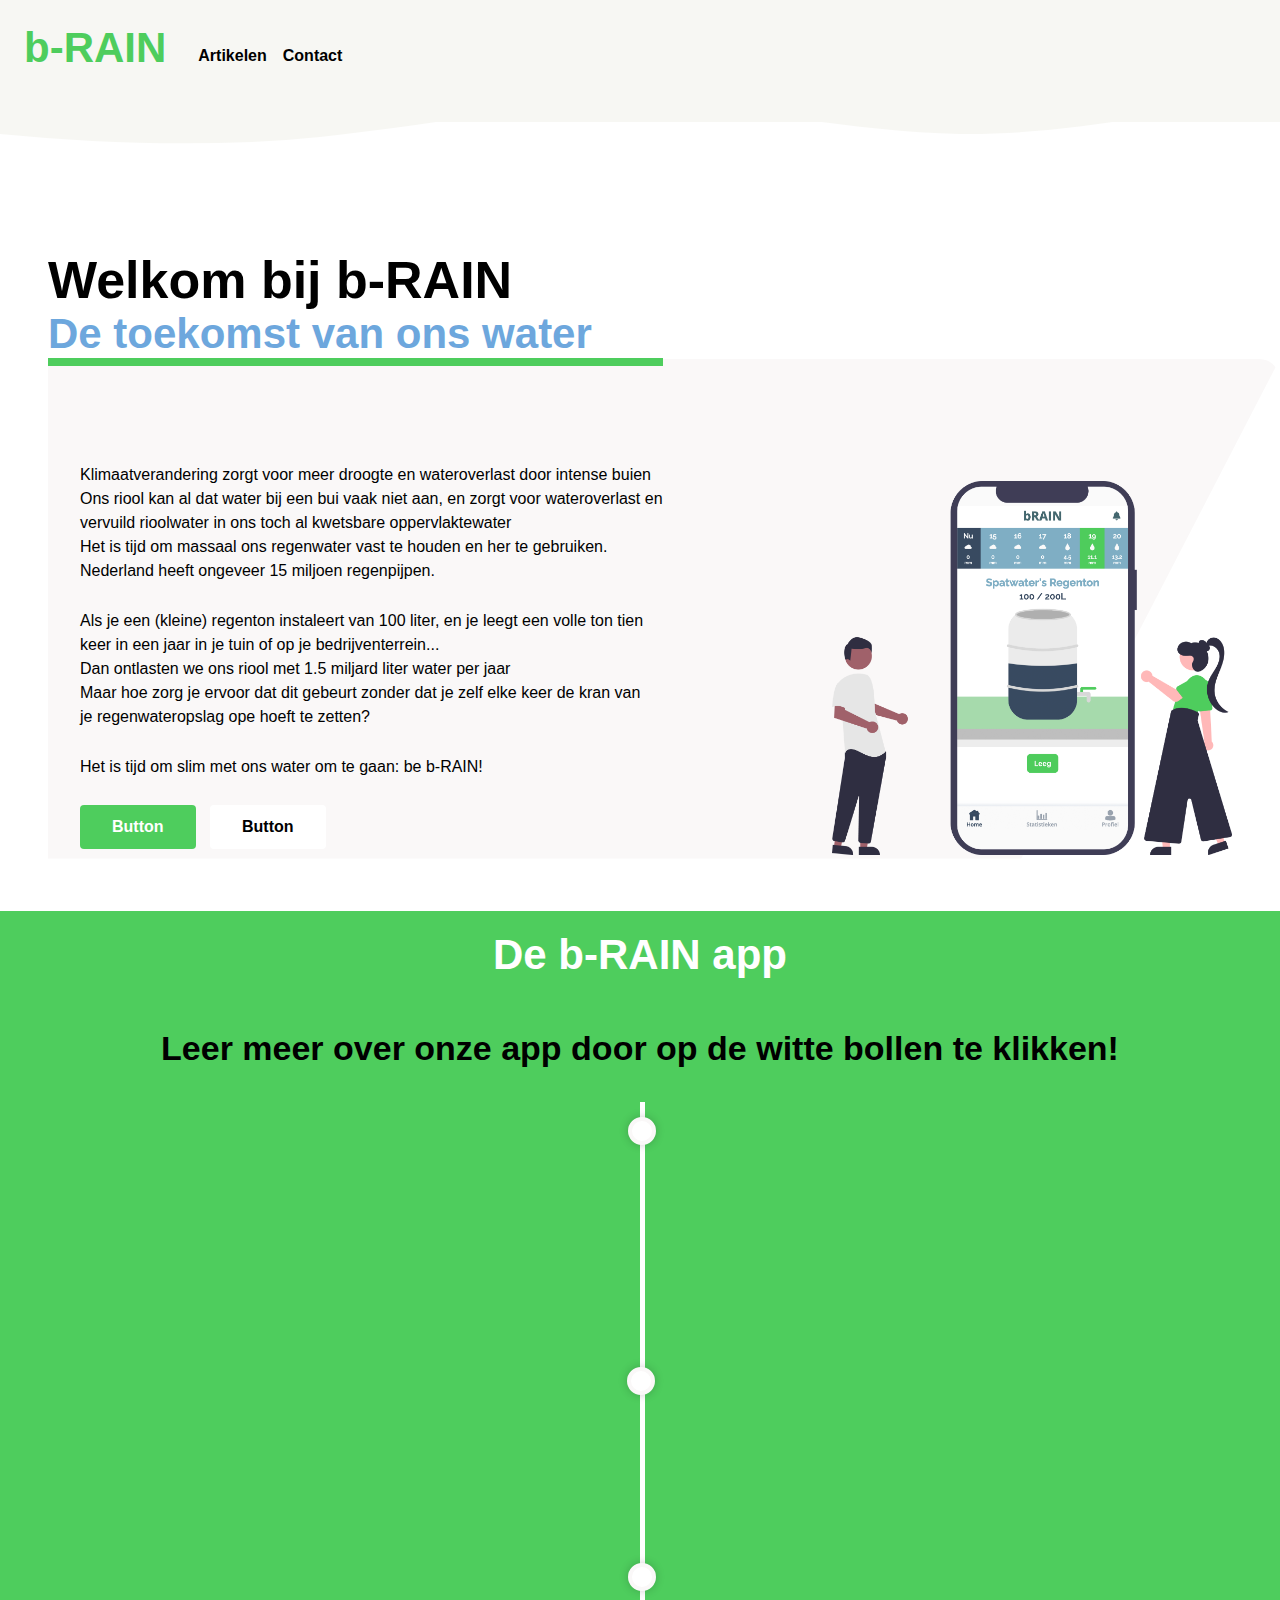
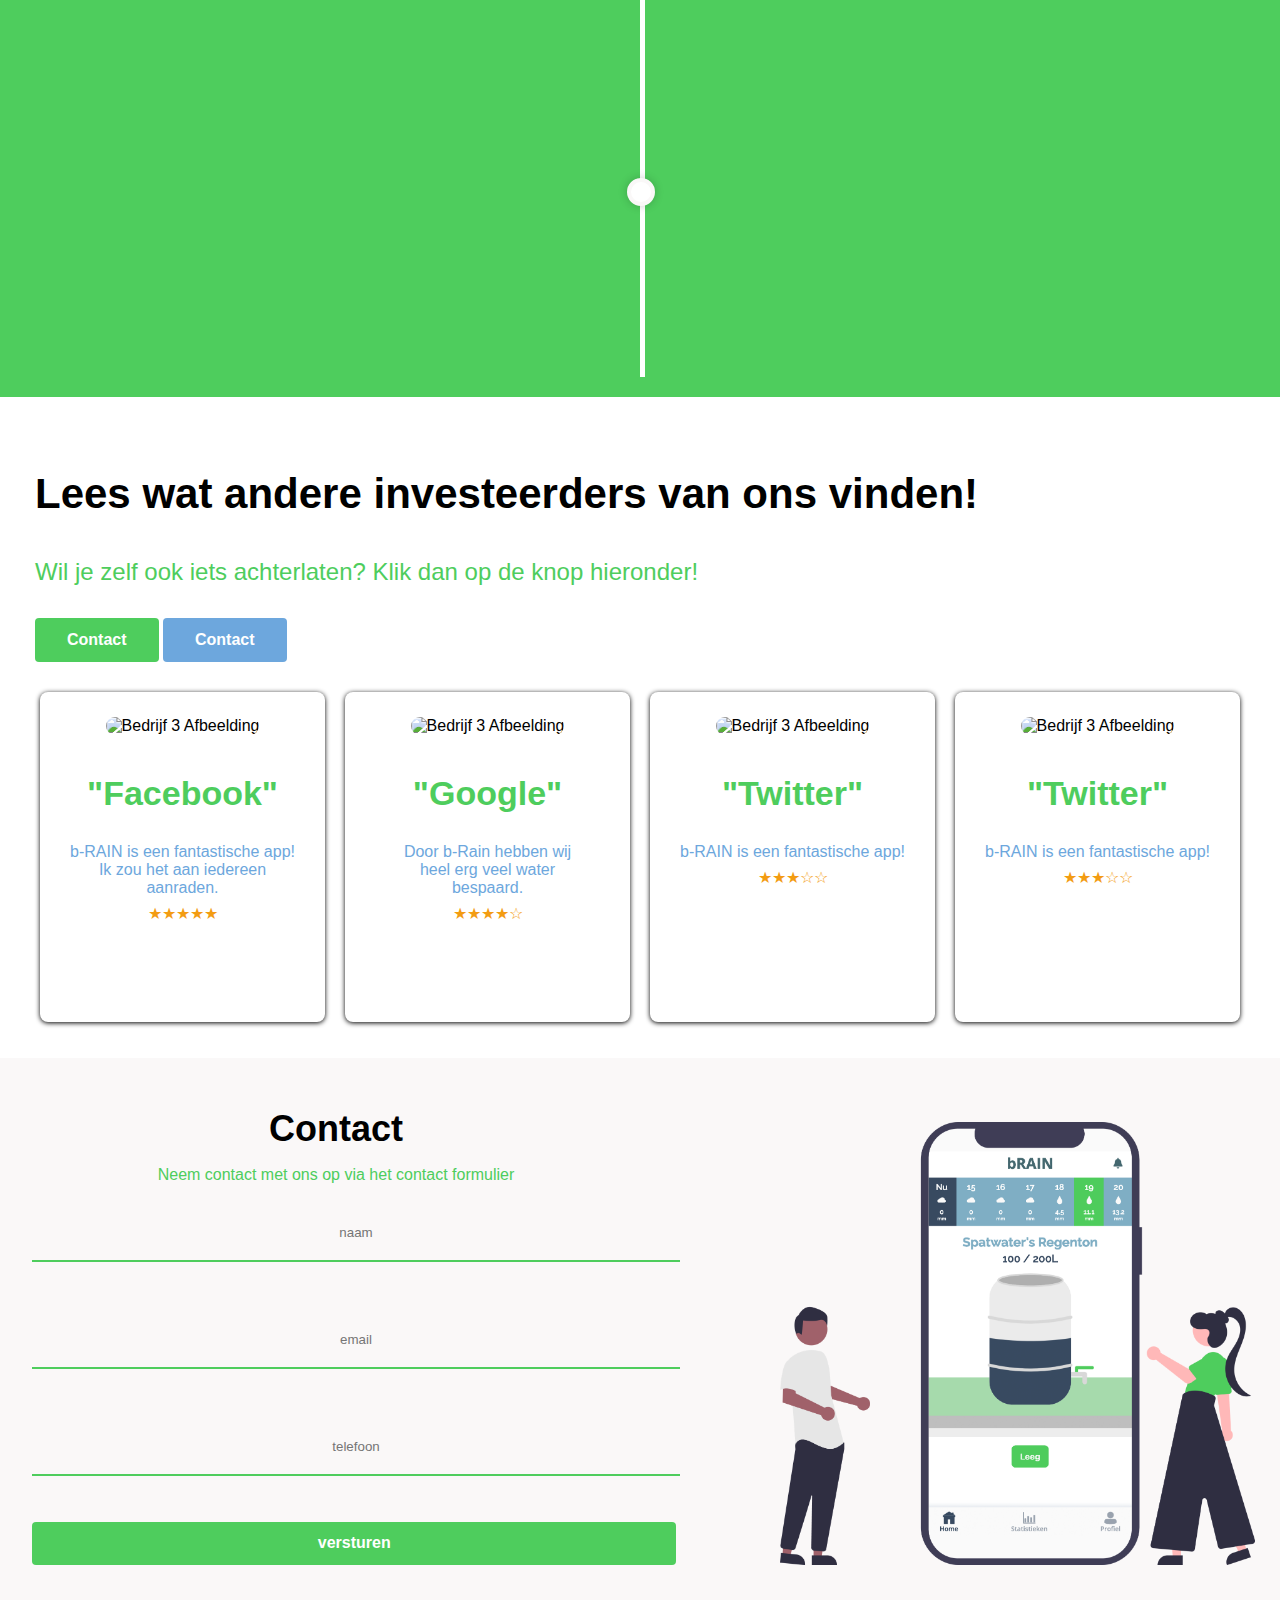
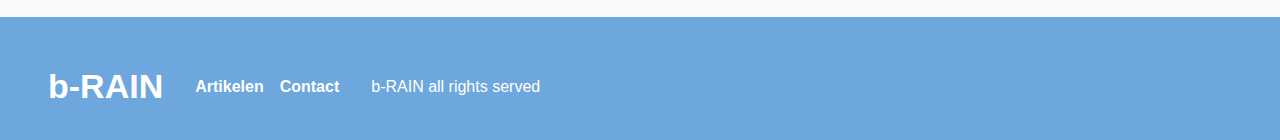
==== index.html @ 593f9bca "1.0" ====
<!doctype html>
<html lang="en">
<head>
    <meta charset="UTF-8">
    <meta name="viewport"
          content="width=device-width, user-scalable=no, initial-scale=1.0, maximum-scale=1.0, minimum-scale=1.0">
    <meta http-equiv="X-UA-Compatible" content="ie=edge">
    <script src="scripts/script.js" defer></script>
    <link rel="stylesheet" type="text/css" href="styles/style.css" />
    <title>b-Rain</title>
</head>
<!--Begin of header-->
<!--Tom-->
<header>
    <section class="header_full">
        <h2> b-RAIN </h2>
        <nav class="hidden">
            <ul>
                <li>
                    <a href="#"> Artikelen</a>
                </li>
                <li>
                    <a href="#"> Contact</a>
                </li>
            </ul>
        </nav>
    </section>
    <svg id="wave" style="transform:rotate(180deg); transition: 0.3s" viewBox="0 0 1440 80"
     version="1.1" xmlns="http://www.w3.org/2000/svg"><defs><linearGradient 
        id="sw-gradient-0" x1="0" x2="0" y1="1" y2="0"><stop stop-color="#f7f7f3" offset="0%">
        </stop><stop stop-color="#f7f7f3" offset="100%"></stop></linearGradient>
    </defs><path style="transform:translate(0, 0px); opacity:1" fill="url(#sw-gradient-0)" 
    d="M0,80L60,66.7C120,53,240,27,360,28.3C480,30,600,60,720,61.7C840,63,960,37,1080,25C1200,
    13,1320,17,1440,28.3C1560,40,1680,60,1800,71.7C1920,83,2040,87,2160,85C2280,83,2400,77,2520,
    70C2640,63,2760,57,2880,56.7C3000,57,3120,63,3240,58.3C3360,53,3480,37,3600,26.7C3720,17,3840,
    13,3960,25C4080,37,4200,63,4320,76.7C4440,90,4560,90,4680,83.3C4800,77,4920,63,5040,51.7C5160,
    40,5280,30,5400,30C5520,30,5640,40,5760,45C5880,50,6000,50,6120,56.7C6240,63,6360,77,
    6480,76.7C6600,77,6720,63,6840,63.3C6960,63,7080,77,7200,75C7320,73,7440,57,7560,48.3C7680,
    40,7800,40,7920,38.3C8040,37,8160,33,8280,35C8400,37,8520,43,8580,46.7L8640,50L8640,100L8580,
    100C8520,100,8400,100,8280,100C8160,100,8040,100,7920,100C7800,100,7680,100,7560,100C7440,100,
    7320,100,7200,100C7080,100,6960,100,6840,100C6720,100,6600,100,6480,100C6360,100,6240,100,6120,100C6000,
    100,5880,100,5760,100C5640,100,5520,100,5400,100C5280,100,5160,100,5040,100C4920,100,4800,100,
    4680,100C4560,100,4440,100,4320,100C4200,100,4080,100,3960,100C3840,100,3720,100,3600,100C3480,
    100,3360,100,3240,100C3120,100,3000,100,2880,100C2760,100,2640,100,2520,100C2400,100,2280,100,
    2160,100C2040,100,1920,100,1800,100C1680,100,1560,100,1440,100C1320,100,1200,100,1080,100C960,
    100,840,100,720,100C600,100,480,100,360,100C240,100,120,100,60,100L0,100Z"></path></svg> 
</header>
<!--End of header-->
<body>
<main>
<!--Beginning hero-->
<!--Jesse-->
    <div class="hero-wrapper">
    <section>
        <div class="text-hero">
            <h1 class="h1-observe">Welkom bij b-RAIN</h1>
            <h2 class="h2-observe"><!--border bottom + padding right-->De toekomst van ons water</h2>
            <p class="p-observe">Klimaatverandering zorgt voor meer droogte en wateroverlast door intense buien<br>
               Ons riool kan al dat water bij een bui vaak niet aan, en zorgt voor wateroverlast en<br>
               vervuild rioolwater in ons toch al kwetsbare oppervlaktewater<br>
               Het is tijd om massaal ons regenwater vast te houden en her te gebruiken.<br>
               Nederland heeft ongeveer 15 miljoen regenpijpen.  
            </p>
            <p class="p-observe">
               Als je een (kleine) regenton instaleert van 100 liter, en je leegt een volle ton tien<br>
               keer in een jaar in je tuin of op je bedrijventerrein...<br>
               Dan ontlasten we ons riool met 1.5 miljard liter water per jaar<br>
               Maar hoe zorg je ervoor dat dit gebeurt zonder dat je zelf elke keer de kran van<br>
               je regenwateropslag ope hoeft te zetten? 
            </p>
            <p class="p-observe">
                Het is tijd om slim met ons water om te gaan: be b-RAIN!
            </p>
            <button class="primary--button">Button</button>
            <button class="light--button">Button</button>
        </div>
        <div class="img-hero">
            <img src="assets/images/app.png">
        </div>
        <div class="polygon">

        </div>
    </section>   
    </div>
<!--End of hero-->
<!--Begin of timeline-->
    <!--Daan-->
    <section class="wrapper">
        <div class="timelinebox">
            <div class="timelinetitle">
            <h2>De b-RAIN app</h2>
            <h3>Leer meer over onze app door op de witte bollen te klikken!</h3>
            </div>
            <section class="timeline">
                <!--Timeline-->
                <section class="timelinecontainer left">
                    <section class="content">
                        <h2 class="timelineh2">Slimme Technologie</h2>
                        <p>b-RAIN is de manier om zo optimaal mogelijk om te gaan met de neerslag rondom je huis. Met slimme technologie, gebaseerd op weersvoorspellingen, regelt ons product automatisch de hoeveelheid water in de regenton, zodat je altijd het meeste uit je waterreservoir haalt zonder er tijd aan kwijt te zijn.</p>
                        <a  class="primary--link" href="">Contact</a>
                    </section>
                </section>
                <section class="timelinecontainer right">
                    <section class="content">
                        <h2>Regenton</h2>
                        <p>Als de regenton vol zit en er is een hevige bui voorspeld, dan leegt de ton zich automatisch om de piekbui op te vangen.</p>
                        <a  class="primary--link" href="">Contact</a>
                    </section>
                </section>
                <section class="timelinecontainer left">
                    <section class="content">
                        <h2>Droogte</h2>
                        <p>Als er droogte voorspeld is, houdt de regenton zoveel mogelijk water vast. Dit water kan je op een optimaal moment inzetten, zoals het beregenen van groen of het wassen van je auto.</p>
                        <a  class="primary--link" href="">Contact</a>
                    </section>
                </section>
                <section class="timelinecontainer right">
                    <section class="content">
                        <h2>Besparing</h2>
                        <p>De b-RAIN app communiceert met onze slimme kraan en geeft je inzicht in hoeveel water er al bespaard is, wat de neerslagverwachting is en wanneer je je tuin het beste water kan geven.</p>
                        <a  class="primary--link" href="">Contact</a>
                    </section>
                </section>
            </section>
        </div>
    </section>  
<!--Reviews-->
<!--Ruben-->
<div class="article-wrapper">
    <section class="general-article">
        <div>
           <h2>Lees wat andere investeerders van ons vinden!</h2>
           <h4>Wil je zelf ook iets achterlaten? Klik dan op de knop hieronder!</h4>
           <button class="primary--button">Contact</button>
           <button class="secondary--button">Contact</button>
        </div>
     </section>
     <div class="article-container">
     <section class="article-box">
        <div class="article-details">
           <img src="https://upload.wikimedia.org/wikipedia/commons/thumb/5/51/Facebook_f_logo_%282019%29.svg/1200px-Facebook_f_logo_%282019%29.svg.png"alt="Bedrijf 3 Afbeelding" class=" article-img">
           <h3>"Facebook"</h3>
           <p>b-RAIN is een fantastische app!<br>Ik zou het aan iedereen<br>aanraden.</p>
           <div class="rating-star"> ★★★★★</div>
        </div>
     </section>
     <section class="article-box">
        <div class="article-details">
           <img src="https://storage.googleapis.com/support-kms-prod/ZAl1gIwyUsvfwxoW9ns47iJFioHXODBbIkrK"
              alt="Bedrijf 3 Afbeelding" class=" article-img">
           <h3>"Google"</h3>
           <p>Door b-Rain hebben wij <br>heel erg veel water <br>bespaard. </p>
           <div class="rating-star">
              ★★★★☆
           </div>
        </div>
     </section>
     <section class="article-box">
        <div class="article-details">
           <img src="https://www.thebusinesstoolkit.com/wp-content/uploads/2023/07/x-tweet.jpeg"
              alt="Bedrijf 3 Afbeelding" class=" article-img">
           <h3>"Twitter"</h3>
           <p>b-RAIN is een fantastische app!  </p>
           <div class="rating-star">
              ★★★☆☆
           </div>
        </div>
     </section>
     <section class="article-box">
        <div class="article-details">
           <img src="https://www.thebusinesstoolkit.com/wp-content/uploads/2023/07/x-tweet.jpeg"
              alt="Bedrijf 3 Afbeelding" class=" article-img">
           <h3>"Twitter"</h3>
           <p>b-RAIN is een fantastische app! </p>
           <div class="rating-star">
              ★★★☆☆
           </div>
        </div>
     </section>
     <section class="article-box">
        <div class="article-details">
           <img src="https://www.thebusinesstoolkit.com/wp-content/uploads/2023/07/x-tweet.jpeg"
              alt="Bedrijf 3 Afbeelding" class=" article-img">
           <h3>"Twitter"</h3>
           <p>b-RAIN is een fantastische app! </p>
           <div class="rating-star">
              ★★★☆☆
           </div>
        </div>
     </section>
     <section class="article-box">
        <div class="article-details">
           <img src="https://www.thebusinesstoolkit.com/wp-content/uploads/2023/07/x-tweet.jpeg"
              alt="Bedrijf 3 Afbeelding" class=" article-img">
           <h3>"Twitter"</h3>
           <p>b-RAIN is een fantastische app! </p>
           <div class="rating-star">
              ★★★☆☆
           </div>
        </div>
     </section>
      <section class="article-box">
        <div class="article-details">
           <img src="https://www.thebusinesstoolkit.com/wp-content/uploads/2023/07/x-tweet.jpeg"
              alt="Bedrijf 3 Afbeelding" class=" article-img">
           <h3>"Twitter"</h3>
           <p>b-RAIN is een fantastische app! </p>
           <div class="rating-star">
              ★★★☆☆
           </div>
        </div>
    </div>
   </div>
<!--End of reviews-->
<div class="contact-wrapper">
   <section class="contact--pagina">
      <form action="" alt="contact pagina">
          <h2 alt="contact">Contact</h2>
          <p>Neem contact met ons op via het contact formulier</p>
          <input class="input-contact" type="text" placeholder="naam" alt="naam">
          <input class="input-contact" type="text" placeholder="email" alt="email">
          <input class="input-contact" type="text" placeholder="telefoon" alt="telefoon">
          <!-- <textarea name="" id="" cols="30" rows="10"></textarea> -->
          <button class="primary--button">versturen</button>  
      </form>
      <figure>
         <img src="assets/images/app.png" alt="app brain">
      </figure>
      <div class="contact--background">
   
      </div>
   </section>
</div>
</main>
<footer>
   <div class="content-footer">
      <h3>b-RAIN</h3>
      <ul>
         <li>
             <a href="#"> Artikelen</a>
         </li>
         <li>
             <a href="#"> Contact</a>
         </li>
     </ul>
     <p> b-RAIN all rights served</p>
   </div>
  
   </div>
</footer>
</body>
</html>
---- styles/style.css ----
/* main settings */
body{
    margin: 0;
    font-family: Arial, Helvetica, sans-serif;
}
/* root colors */

:root{
    --main: #FFFFFF;
    --primary: #4ECD5D;
    --secondary: #6DA7DD;
    --accent: #ff2f2fb4;
    --greyone: #FAF8F8;
    --dark: #000;
}
/* text styles */

/* normal p */
p{
    font-size: 1em;
    font-weight: 400;
}
/* strong p */
.strong{
    font-size: 1em;
    font-weight: 600;
}
/* quote p */
.quote{
    font-size: 1.4em;
    font-weight: 700;
    font-style: italic;
}
/* italic p */
.italic{
    font-style: italic;
}

/* main fonts */
h1{
    font-size: 52px;
    font-weight: 800;
}
h2{
    font-size: 42px;
    font-weight: 700;
}
h3{
    font-size: 34px;
    font-weight: 600;
}
h4{
    font-size: 24px;
    font-weight: 500;
}
/* mobile */
@media  screen and (min-width: 0px) and (max-width: 600px ) {
h1{
        font-size: 38px;
        font-weight: 800;
    }
h2{
        font-size: 30px;
        font-weight: 700;
    }
h3{
        font-size: 24px;
        font-weight: 600;
    }
h4{
        font-size: 20px;
        font-weight: 500;
    }
}
/* tablet */
@media  screen and (min-width: 600px) and (max-width: 1000px ) {
h1{
        font-size: 42px;
        font-weight: 800;
    }
h2{
        font-size: 36px;
        font-weight: 700;
    }
h3{
        font-size: 30px;
        font-weight: 600;
    }
h4{
        font-size: 22px;
        font-weight: 500;
    }
}

/* Buttons (not links!)*/
/* primary--button */
.primary--button{
    padding: 0.8em 2em;
    border-radius: 4px;
    border: none;
    background-color: var(--primary);
    color: var(--main);
    font-weight: 600;
    font-size: 1em;
    transform: scale(100%);
    transition: ease-out 0.2s;
}
    /* &hover */
    .primary--button:hover{
        cursor: pointer;
        background-color: var(--main);
        color: var(--dark);
        transform: scale(97%);
        transition: ease-in 0.2s;
    }

/* secondary--button */
.secondary--button{
    padding: 0.8em 2em;
    border-radius: 4px;
    border: none;
    background-color: var(--secondary);
    color: var(--main);
    font-weight: 600;
    font-size: 1em;
    transform: scale(100%);
    transition: ease-out 0.2s;
}
    /* &hover */
    .secondary--button:hover{
        cursor: pointer;
        background-color: var(--main);
        color: var(--secondary);
        transform: scale(97%);
        transition: ease-in 0.2s;
    }

/* light--button */
.light--button{
    padding: 0.8em 2em;
    border-radius: 4px;
    border: none;
    background-color: var(--main);
    color: var(--dark);
    font-weight: 600;
    font-size: 1em;
    transform: scale(100%);
    transition: ease-out 0.2s;
}
    /* &hover */
    .light--button:hover{
        cursor: pointer;
        background-color: var(--main);
        color: var(--secondary);
        transform: scale(97%);
        transition: ease-in 0.2s;
    }

/* dark--button */
.dark--button{
        padding: 0.8em 2em;
        border-radius: 4px;
        border: none;
        background-color: var(--dark);
        color: var(--main);
        font-weight: 600;
        font-size: 1em;
        transform: scale(100%);
        transition: ease-out 0.2s;
    }
    /* &hover */
    .light--button:hover{
            cursor: pointer;
            background-color: var(--primary);
            color: var(--main);
            transform: scale(97%);
            transition: ease-in 0.2s;
     }
    
/* Links (a) styling*/
/* primary--link */
.primary--link{
    padding: 0.8em 2em;
    border-radius: 4px;
    border: none;
    background-color: var(--primary);
    color: var(--main);
    font-weight: 600;
    font-size: 1em;
    transform: scale(100%);
    transition: ease-out 0.2s;
}
    /* &hover */
    .primary--link:hover{
        cursor: pointer;
        background-color: var(--main);
        color: var(--dark);
        transform: scale(97%);
        transition: ease-in 0.2s;
    }

/* secondary--link */
.secondary--link{
    padding: 0.8em 2em;
    border-radius: 4px;
    border: none;
    background-color: var(--secondary);
    color: var(--main);
    font-weight: 600;
    font-size: 1em;
    transform: scale(100%);
    transition: ease-out 0.2s;
}
    /* &hover */
    .secondary--link:hover{
        cursor: pointer;
        background-color: var(--main);
        color: var(--secondary);
        transform: scale(97%);
        transition: ease-in 0.2s;
    }
/* light--link */
.light--link{
    padding: 0.8em 2em;
    border-radius: 4px;
    border: none;
    background-color: var(--main);
    color: var(--dark);
    font-weight: 600;
    font-size: 1em;
    transform: scale(100%);
    transition: ease-out 0.2s;
}
    /* &hover */
    .light--link:hover{
        cursor: pointer;
        background-color: var(--main);
        color: var(--secondary);
        transform: scale(97%);
        transition: ease-in 0.2s;
    }

/* dark--link */
.dark--link{
        padding: 0.8em 2em;
        border-radius: 4px;
        border: none;
        background-color: var(--dark);
        color: var(--main);
        font-weight: 600;
        font-size: 1em;
        transform: scale(100%);
        transition: ease-out 0.2s;
    }
    /* &hover */
    .light--link:hover{
            cursor: pointer;
            background-color: var(--primary);
            color: var(--main);
            transform: scale(97%);
            transition: ease-in 0.2s;
     }
/* end main settings */
/* header */
header{
    padding: 1.5em 0em 0em 0em;
    z-index: 99;
    position: sticky;
    background-color: #f7f7f3;
    top: 0;
}
header svg{
    position: absolute;
    z-index: 0;
    
}

.header_full{
    max-width: 1232px;
    padding: 0 1em;
    display: flex;
    margin: 0 auto;
    align-items: center;
    gap: 2em;
    z-index: 8;
    position: relative;
}
.header_full ul{
    padding-inline-start: 0px;
    list-style-type: none;
    display: flex;
    gap: 1em;
    z-index: 4;
    margin-top: -1.2em;
    
}

.header_full h2{
    color: var(--primary);
}
.header_full a{
    text-decoration: none;
    color: var(--dark);
    font-weight: 600;
    font-size: 16px;
}
.header_full a:hover{
    color: var(--primary);
}
@media screen and (min-width: 1000px) {
    header svg{
        position: absolute;
        z-index: 0;
        margin-top: -34px;
        
    }
}
/*End of header */

/*Begin hero*/
.hero-wrapper{
    background: var(--main);
    padding: 8em 2em 0;
}

.hero-wrapper section{
   display: flex;
   max-width: 1232px;
   margin: 0 auto;
   padding: 0 1em;
   align-items: flex-end;
   justify-content: space-between;
   background-color: var(--main);
}

.hero-wrapper button{
    margin: 0 0 10px 10px;
}
.hero-wrapper .primary--button{
    margin: 0 0 10px 2em;
}
.text-hero{
    z-index: 1;
}

.text-hero h1{
    margin: 0;
}
  
.text-hero h2{
    color: var(--secondary);
    border-bottom: 0.2em solid var(--primary);
    margin-bottom: 2.3em;
   
}

.text-hero p{
    line-height: 1.5;
    padding: 0 0 10px 2em;
}

.img-hero{
    z-index: 1;
}

.img-hero img{
    width: 400px;
    z-index: 1;
}

.polygon{
    clip-path: polygon(0% 0%, 75% 0%, 100% 0, 79% 100%, 0% 100%);
    background-color: var(--greyone);
    height: 500px;
    position: absolute;
    width: 1232px;
    min-width: 50%;
    max-width: 100%;
    border-radius: 0px 21px 21px 0px;
}

/* tablet hero */
@media  screen and (min-width: 600px) and (max-width: 1000px ) {
    .hero-wrapper section{
        display: grid;
        justify-content: center;
        gap: 1em;
    }

    .img-hero{
        margin: 0 auto;
    }

    .img-hero img{
        height: 400px;
    }
    .polygon{
        display: none;
    }
}

/* mobile hero */
@media  screen and (min-width: 0px) and (max-width: 600px ) {
    .hero-wrapper section{
        display: grid;
        justify-content: center;
        align-items: center;
        gap: 1em;
    }
    .hero-wrapper{
        padding: 4em 0em 0;
    }
    .img-hero{
        margin: 0 auto;
    }

    .img-hero img{
        height: 400px;
        width: 100%;
    }
    .polygon{
        display: none;
    }

    .hero-wrapper button{
        margin: 0 0 10px 10px;
    }

    .hero-wrapper .primary--button{
        margin: 0 0 10px 2em;
    
    }
    
    .text-hero h1{
        margin: 0;
        width: 100%;
        font-size: 1.5em;
        padding-bottom: 0.2em;
    }
      
    .text-hero h2{
        color: var(--secondary);
        border-bottom: 0.2em solid var(--primary);
        width: 100%;
        font-size: 1.5em;
        padding-bottom: 0.4em;
    }
    
    .text-hero p{
        line-height: 1.5;
        padding: 0 0 02em;
    }

    /*  Code genest voor Intersection Observer hier heb ik de elementen 
    verborgen door
    1. Opacity op 0
    2. position relative haalt de content weg van originele positie
    3. rechts geplaatst met 2em
    4. transition alles met 0.8*/
    .h1-observe {
            opacity: 0;
            position: relative;
            right: 2em;
            transition: all 0.8s ease-out;
    }

    .h2-observe {
        opacity: 0;
        position: relative;
        right: 2em;
        transition: all 0.8s ease-out;
        }

    .p-observe {
        opacity: 0;
        position: relative;
        right: 2em;
        transition: all 0.8s ease-out;
    }

    .img-hero {
            opacity: 0;
            position: relative;
            left: 2em;
            transition: 0.8s ease-out;
        }
    
    /* button {
        opacity: 0;
        position: relative;
        left: 2em;
        transition: 0.8s ease-out;
    } */
   
    /* text en afbeelding laten zien met opactiy van 1
    met right op  0 */
    .show--text {
        opacity: 1;
        right: 0;
    }

    .primary--button {
        opacity: 1;
        left: 0;
    }

    .show--image{
        opacity: 1;
        left: 0;
    }
    
}
/*End of hero*/

/*Beginning of timeline*/
/* Set a background color */
.wrapper {
    /*margin: 2em 1em;*/
    width: 100%;
    padding: 2em 0em;
    margin: 0 auto;
}

.timelinetitle > h2{
    color: var(--main);
}

.timelinetitle{
    text-align: center;
}

.timelinebox{
    display: flex;
    transition: transform 1s;
    flex-direction: column;
    background-color:var(--primary);
    max-width: 100em;
    padding: 20px;
    margin: 20px auto;
}

.timelinecloud{
    grid-area: timeline;
    display: flex;
    justify-content: center;
    max-width: 100em;
    position: relative;

}

/* The actual timeline (the vertical ruler) */
.timeline {
    grid-area: timeline;
    position: relative;
    padding: 0;
    margin: 0 auto;

}

/* The actual timeline (the vertical ruler) */
.timeline::after {
    content: "";
    position: absolute;
    width: 5px;
    background-color: var(--main);
    top: 0;
    bottom: 0;
    left: 50%;

}

/* The circles on the timeline */
.timelinecontainer::after {
    transform: scale(1);
    animation: pulse 2s infinite;
    content: "";
    position: absolute;
    width: 25px;
    height: 25px;
    right: -5px;
    border: 4px solid #ff9f55;
    background-color:var(--main);
    border: 4px solid var(--main);
    top: 15px;
    border-radius: 50%;
    z-index: 1;
    box-shadow: 0 0 10px rgba(0, 0, 0, 0.2);
}

.timelinebox:hover {
    /*animation: grow 5s infinite alternate;*/
    /*transform: scale(1.5);*/
}

.timelinebox:hover::after {
    animation: shrink 5s infinite alternate;

}



.right::after {
    left: -16px;
}

/* Voeg een standaardstijl toe om de content te verbergen */
.content {
    visibility: hidden;
}

/*@keyframes grow {*/
/*0%{*/
/*    transform: scale(1);*/
/*}*/

/*    100%{*/
/*        transform: scale(1.50);*/
/*    }*/

/*}*/







@keyframes shrink {
0%{
    transform: scale(1.50);
}
    100%{
        transform: scale(1);
    }
}



/* De rest van je CSS blijft hetzelfde */
/* ... */

/*breathing animation for timeline circles*/
@keyframes pulse {
    0% {
        transform: scale(1);
        box-shadow: 0 0 0 0 rgba(0, 0, 0, 0.3);
    }

    70% {
        transform: scale(1.25);
        box-shadow: 0 0 0 10px rgba(0, 0, 0, 0);
    }

    100% {
        transform: scale(1.5);
        box-shadow: 0 0 0 0 rgba(0, 0, 0, 0);
    }
}

/* Container around content */
.timelinecontainer {
    position: relative;
    width: 50%;
}

/* The circles on the timeline */
.timelinecontainer::after {
    content: "";
    position: absolute;
    width: 20px;
    height: 20px;
    right: -16px;
    background-color: var(--main);
    border: 4px solid var(--greyone);
    top: 15px;
    border-radius: 50%;
    z-index: 1;
}

/* Place the container to the left */
.left {
    left:  0%;
}

/* Place the container to the right */
.right {
    left: 50%;
}

/* Add arrows to the left container (pointing right) */
/*.left::before {*/
/*    content: " ";*/
/*    height: 0;*/
/*    position: absolute;*/
/*    top: 22px;*/
/*    width: 0;*/
/*    z-index: 1;*/
/*    right: 10px;*/
/*    border: medium solid white;*/
/*    border-width: 10px 0 10px 10px;*/
/*    border-color: transparent transparent transparent white;*/
/*}*/

/* Add arrows to the right container (pointing left) */
/*.right::before {*/
/*    content: " ";*/
/*    height: 0;*/
/*    position: absolute;*/
/*    top: 22px;*/
/*    width: 0;*/
/*    z-index: 1;*/
/*    left: -30px;*/
/*    border: medium solid white;*/
/*    border-width: 10px 10px 10px 0;*/
/*    border-color: transparent white transparent transparent;*/
/*}*/

/* Fix the circle for containers on the right side */
.right::after {
    left: -13px;
}

/* The actual content */
.content {
    margin: 20px;
    padding: 20px 20px;
    background-color: white;
    position: relative;
    border-radius: 6px;
}

.content > h2{
    margin-top: 0;
    margin-bottom: 0;
}

.content > p{
    margin-top: 5px;
    margin-bottom: 30px;
}

/* Media queries - Responsive timeline on screens less than 600px wide */
@media screen and (max-width: 600px) {
    /* Place the timelime to the left */
    .timeline::after {
        left: 31px;
    }

    /* Full-width containers */
    .timelinecontainer {
        width: 100%;
        padding-left: 20px;
        padding-right: 25px;
    }

    /* Make sure that all arrows are pointing leftwards */
    .timelinecontainer::before {
        left: 60px;
        border: medium solid white;
        border-width: 10px 10px 10px 0;
        border-color: transparent white transparent transparent;
    }

    /* Make sure all circles are at the same spot */
    .left::after,
    .right::after {
        left: 15px;
    }

    /* Make all right containers behave like the left ones */
    .right {
        left: 0%;
    }
}

/*Stops hover grow animation from timeline at 2200px*/
@media screen and (max-width: 2200px){
.timelinebox:hover {
    transform: none;
}
}
/*Ending of timeline*/
/*Begin of reviews*/
.article-wrapper{
    max-width: 1220px;
    margin: 0 auto;
    padding: 2em 0em;
}
.general-article {
    padding: 5px;
}

.general-article h2 {
    color: var(--dark);
}

.general-article h4 {
    color: var(--primary);
    margin-top: -10px;
}

.article-container {
    display: flex;
    overflow-x: auto;
    word-break: keep-all;
    white-space: nowrap;
    padding-bottom: 20px;
    padding-top: 5px;

     /* For Webkit browsers (Chrome, Safari) */
     &::-webkit-scrollbar {
        max-width: 1px;
        max-height: 12px; /* Vaste hoogte */

    }

    &::-webkit-scrollbar-thumb {
        background-color: var(--primary);
        border-radius: 5px;
    }

    &::-webkit-scrollbar-track {
        background-color: var(--main);
    }
}

.article-box {
    height: 320px;
    max-width: 275px;
    min-width: 275px;
    background-color: var(--main);
    box-shadow: 0 1px 5px var(--dark);
    margin: 10px;
    margin-top: 10px;
    padding: 5px;
    border-radius: 8px;
    transform: translateY(10px);
    transition: opacity 0.5s ease-in-out, transform 0.5s ease-in-out;
}

.article-details {
    text-align: center;
}

.article-img {
    width: 100px;
    height: 100px;
    border-radius: 10px;
    margin-bottom: 5px;
    margin-top: 20px;
}

.article-details h3 {
    color: var(--primary);
    margin-bottom: 30px;
}
    .content, h2{
        margin-top: 0;
        margin-bottom: 1.2em;
    }
    .article-wrapper{
        padding: 1em 1em;
    }

.article-details p {
    color: var(--secondary);
    margin-bottom: 7px;
}

.rating-star {
    color: #f39c12;
}

.article-box:hover {
    transform: scale(1.05);
}
/*End of reviews*/

/*Contact pagina*/
/* Desktop */

@media  screen and (min-width: 1002px) {
    /* TEST */
    .contact-wrapper{
        background-color: var(--greyone);
    }
    section.contact--pagina {
        padding: 2em 2em 2em 2em;
        display: grid;
        grid-template-columns: 1fr 1fr;
        grid-template-rows: auto;
        grid-template-columns: 
        'form figure'
        ;
        justify-content: center;
        text-align: center;
        max-width: 1232px;
        margin: 0 auto;
        height: max-content;
        align-items: start;
        
    }

    form {
        & p {
            color: var(--primary);
            margin-bottom: 1px;
        }

        & h2 {
            font-size: 36px;
            font-weight: 700;
            margin-bottom: 3px;
            padding-top: 0.5em;
        }

        & input.input-contact {
            width: 100%;
            padding: 20px;
            margin-bottom: 20px;
            margin: 20px 0 30px 0;
            border: none;
            border-bottom: 2px solid var(--primary);
            text-align: center;
            background-color: var(--greyone);
        }

        & button {
            position: relative;
            width: 106%;
            top: 1em;
        }
    }

    figure > img {
        width: 90%;
        height: 70%;
        margin-left: 100px;
        object-fit: contain;
        padding-top: 1em;
    }

    /* .contact--background{
        clip-path: polygon(0% 0%, 75% 0%, 100% 0, 79% 100%, 0% 100%);
        background-color: var(--greyone);
        height: 500px;
        position: absolute;
        width: 1232px;
        min-width: 100%;
        max-width: 100%;
        border-radius: 0px 21px 21px 0px;
    } */
}

/* mobile */
@media  screen and (min-width: 0px) and (max-width: 600px ) {
    
    section.contact--pagina {
        max-width: 100%;
        margin: 20px;
        display: flex;
        flex-direction: row;
        flex-wrap: wrap;
        gap: 10px;
        justify-content: center;
    }

    form{ 
        & h2 {
            font-size: 30px;
            font-weight: 700;
            margin-bottom: 10px;
            text-align: center;
        }

        &  p {
            color: var(--primary);
            margin-bottom: 5px;
            text-align: center;
        }

        & input.input-contact {
            width: 90%;
            padding: 12px 20px;
            margin: 10px 0 30px 0;
            border: none;
            border-bottom: 2px solid var(--primary);
            text-align: center;
        }

        & button{
            width: 101%;
            margin-bottom: 20px;
        }
    }

   
    figure > img {
        width: 100%;
        height: 100%;
    }

    
 
    }

    /* tablet */
    @media  screen and (min-width: 600px) and (max-width: 1000px ) {
        section.contact--pagina {
            margin: 20px;
            display: flex;
            flex-direction: row;
            flex-wrap: wrap;
            gap: 10px;
        }

        form {
            & h2 {
                font-size: 36px;
                font-weight: 700;
                margin-bottom: 2px;
                text-align: center;
            }

            & p {
                color: var(--primary);
                margin-bottom: 10px;
                text-align: center;
            }

            & input.input-contact {
                width: 100%;
                padding: 10px;
                margin-bottom: 20px;
                margin: 15px 0 30px 0;
                border: none;
                border-bottom: 2px solid var(--primary);
                text-align: center;
            }

            & button {
                width: 103%;
                margin-bottom: 50px;
            }
        }

        figure > img {
            width: 70%;
            height: 80%;
            margin-left: 100px;
        }
    }

/* footer */
footer{
    background-color: var(--secondary);
    padding: 1em 2em  0em;
}

footer .content-footer{
    max-width: 1232px;
    margin: 0 auto;
    display: flex;
    padding: 0em 1em;
    gap: 32px;
    align-items: center;
    flex-wrap: wrap;

}
.content-footer > h3 {
    color: var(--main);
}
.content-footer > p {
    color: var(--main);
    
}
.content-footer ul{
    padding-inline-start: 0px;
    list-style-type: none;
    display: flex;
    gap: 1em;
   
}
.content-footer  a{
    text-decoration: none;
    color: var(--main);
    font-weight: 600;
    font-size: 16px;
}
.content-footer  a:hover{
    color: var(--greyone);
}

@media  screen and (min-width: 0px) and (max-width: 600px ) {
    footer{
        
        height: max-content;
    }
    
    footer .content-footer{
        display: flex;
        flex-direction: column;
        padding: 0em 1em;
        gap: 0.3em;
        align-items: center;
    
    }
    .content-footer h3{
        color: var(--main);
    }
    .content-footer ul{
        padding-inline-start: 0px;
        list-style-type: none;
        display: flex;
        gap: 1em;
       
    }
}
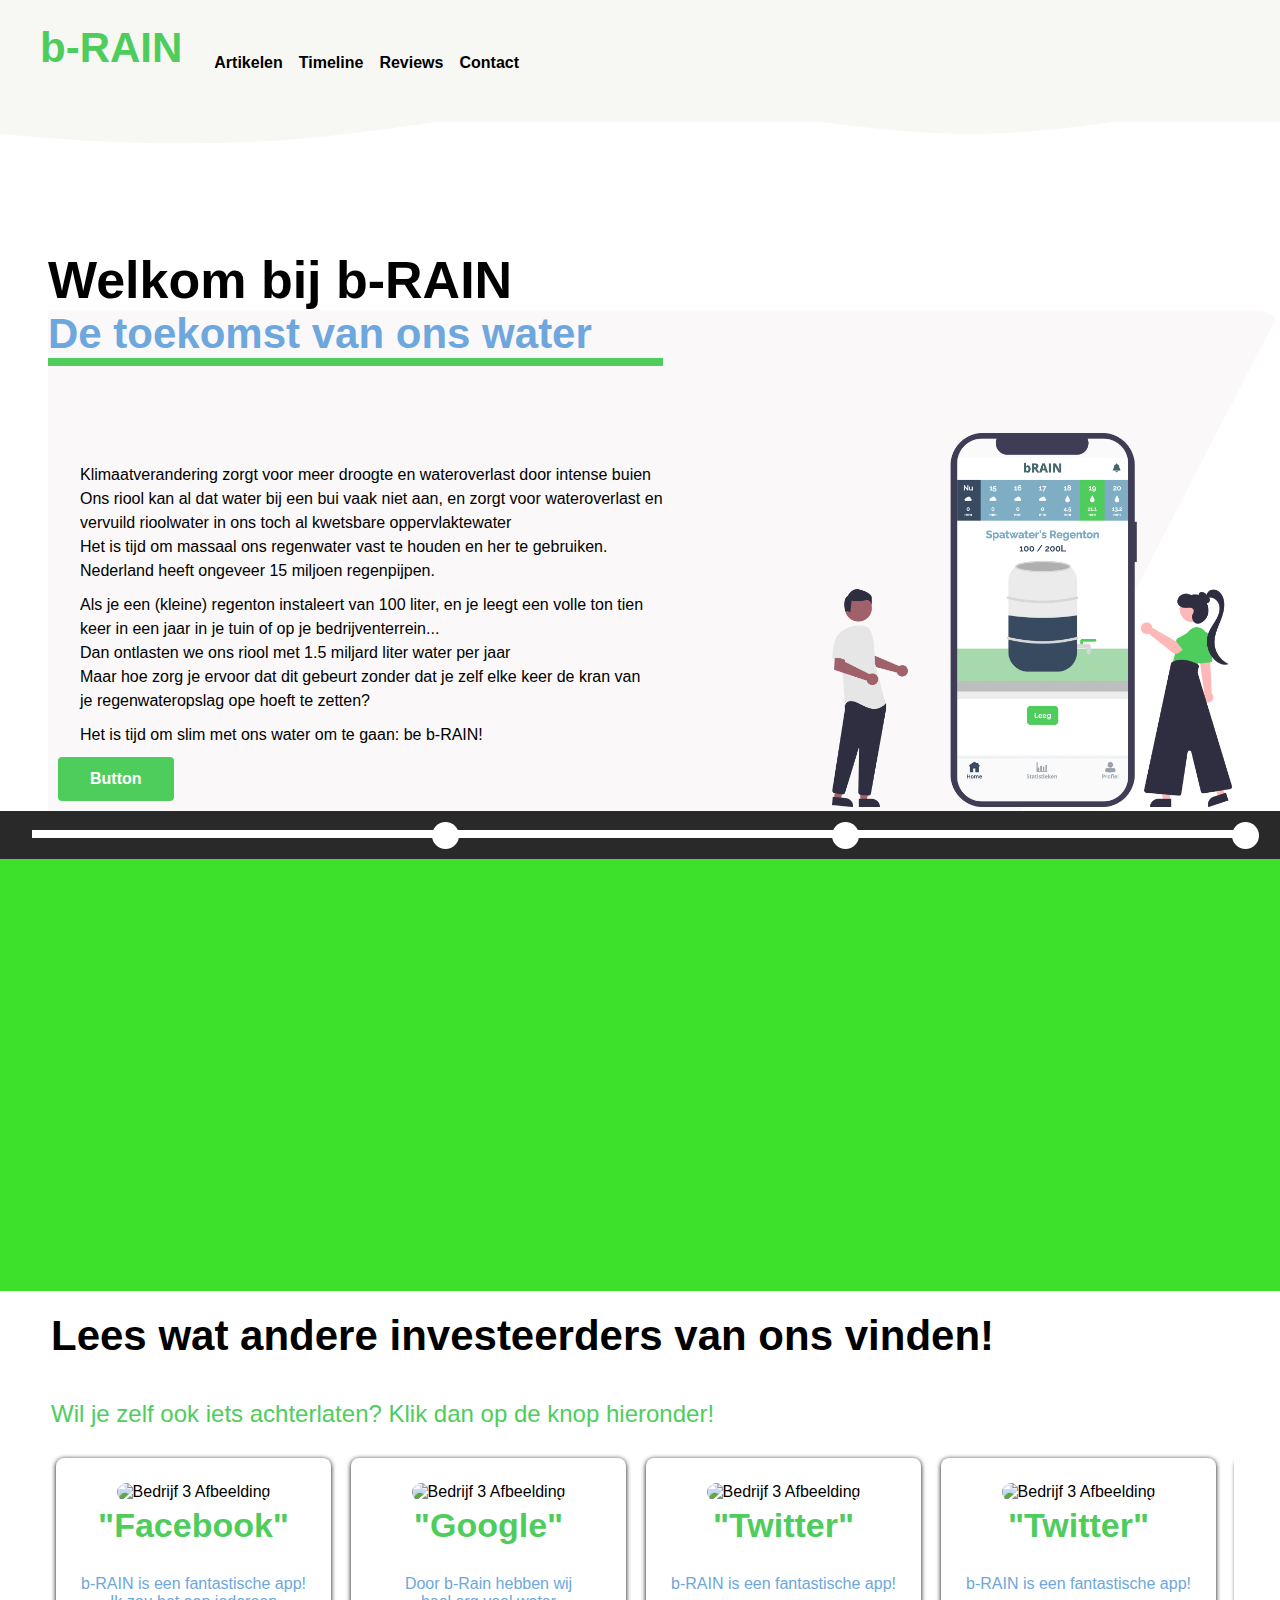
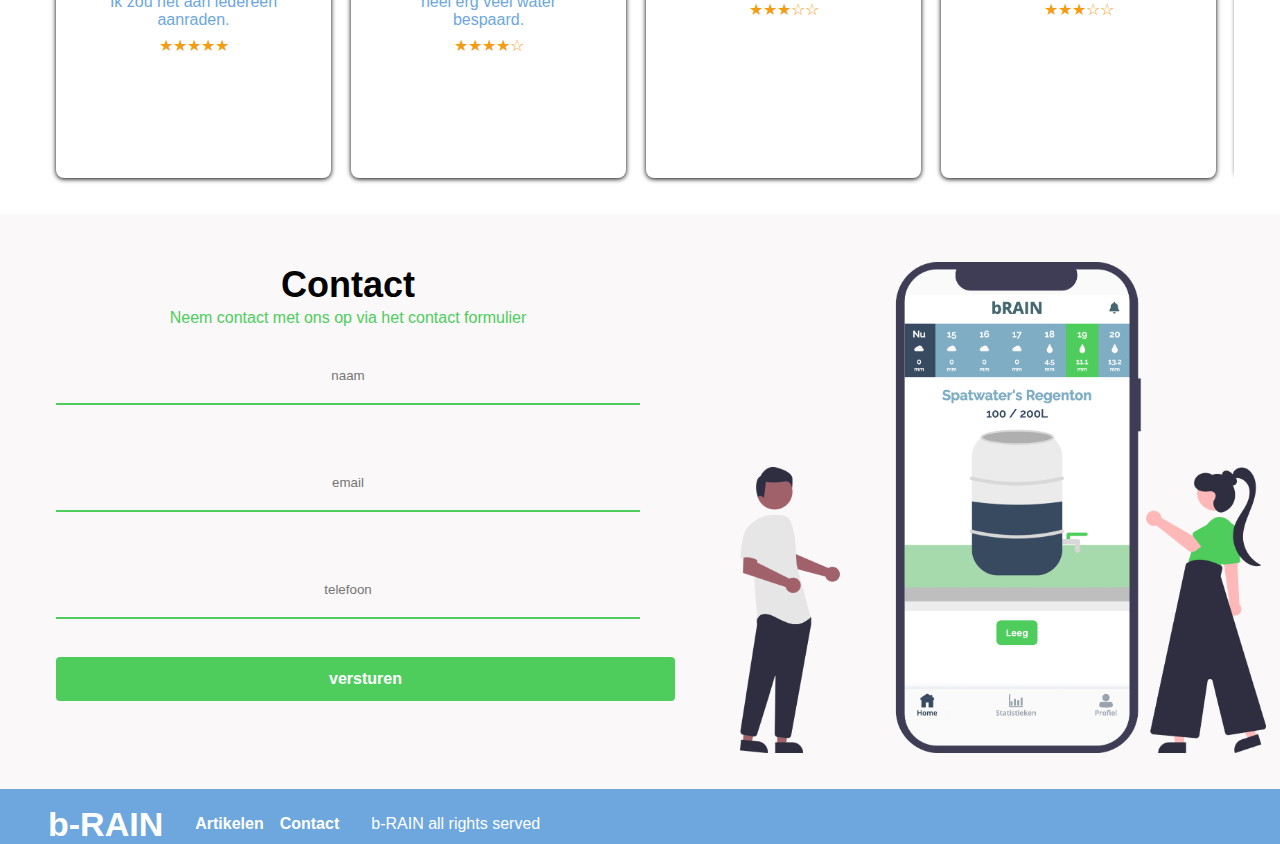
==== commit 9b55d071: "timeline 1.0" ====
--- a/index.html
+++ b/index.html
@@ -20,7 +20,13 @@
                     <a href="#"> Artikelen</a>
                 </li>
                 <li>
-                    <a href="#"> Contact</a>
+                    <a href="#"> Timeline</a>
+                </li>
+                <li>
+                  <a href="#"> Reviews</a>
+                </li>
+                <li>
+                  <a href="#"> Contact</a>
                 </li>
             </ul>
         </nav>
@@ -71,8 +77,7 @@
             <p class="p-observe">
                 Het is tijd om slim met ons water om te gaan: be b-RAIN!
             </p>
-            <button class="primary--button">Button</button>
-            <button class="light--button">Button</button>
+            <button class="article--primary--button">Button</button>
         </div>
         <div class="img-hero">
             <img src="assets/images/app.png">
@@ -85,45 +90,31 @@
 <!--End of hero-->
 <!--Begin of timeline-->
     <!--Daan-->
-    <section class="wrapper">
-        <div class="timelinebox">
-            <div class="timelinetitle">
-            <h2>De b-RAIN app</h2>
-            <h3>Leer meer over onze app door op de witte bollen te klikken!</h3>
-            </div>
-            <section class="timeline">
-                <!--Timeline-->
-                <section class="timelinecontainer left">
-                    <section class="content">
-                        <h2 class="timelineh2">Slimme Technologie</h2>
-                        <p>b-RAIN is de manier om zo optimaal mogelijk om te gaan met de neerslag rondom je huis. Met slimme technologie, gebaseerd op weersvoorspellingen, regelt ons product automatisch de hoeveelheid water in de regenton, zodat je altijd het meeste uit je waterreservoir haalt zonder er tijd aan kwijt te zijn.</p>
-                        <a  class="primary--link" href="">Contact</a>
-                    </section>
-                </section>
-                <section class="timelinecontainer right">
-                    <section class="content">
-                        <h2>Regenton</h2>
-                        <p>Als de regenton vol zit en er is een hevige bui voorspeld, dan leegt de ton zich automatisch om de piekbui op te vangen.</p>
-                        <a  class="primary--link" href="">Contact</a>
-                    </section>
-                </section>
-                <section class="timelinecontainer left">
-                    <section class="content">
-                        <h2>Droogte</h2>
-                        <p>Als er droogte voorspeld is, houdt de regenton zoveel mogelijk water vast. Dit water kan je op een optimaal moment inzetten, zoals het beregenen van groen of het wassen van je auto.</p>
-                        <a  class="primary--link" href="">Contact</a>
-                    </section>
-                </section>
-                <section class="timelinecontainer right">
-                    <section class="content">
-                        <h2>Besparing</h2>
-                        <p>De b-RAIN app communiceert met onze slimme kraan en geeft je inzicht in hoeveel water er al bespaard is, wat de neerslagverwachting is en wanneer je je tuin het beste water kan geven.</p>
-                        <a  class="primary--link" href="">Contact</a>
-                    </section>
-                </section>
-            </section>
-        </div>
-    </section>  
+    <section class="timeline">
+      <div class="black--ractangle"></div>
+        <div class="white--ractangle">
+         <div class="circle--1"></div>
+         <div class="circle--2"></div>
+         <div class="circle--3"></div>
+         <div class="circle--4"></div>
+         <article class="textBox--1 invisible">
+            <h3>b-Rain</h3>
+            <p>Lorem ipsum dolor sit amet consectetur adipisicing elit. Molestias eaque nulla culpa assumenda distinctio nemo consequatur ipsum deserunt excepturi? Voluptate?</p>
+         </article>
+            <article class="textBox--2 invisible">
+               <h3>b-Rain</h3>
+               <p>Lorem ipsum dolor sit amet consectetur adipisicing elit. Molestias eaque nulla culpa assumenda distinctio nemo consequatur ipsum deserunt excepturi? Voluptate?</p>
+            </article>   
+            <article class="textBox--3 invisible">
+             <h3>b-Rain</h3>
+               <p>Lorem ipsum dolor sit amet consectetur adipisicing elit. Molestias eaque nulla culpa assumenda distinctio nemo consequatur ipsum deserunt excepturi? Voluptate?</p>
+            </article>
+            <article class="textBox--4 invisible">
+               <h3>b-Rain</h3>
+               <p>Lorem ipsum dolor sit amet consectetur adipisicing elit. Molestias eaque nulla culpa assumenda distinctio nemo consequatur ipsum deserunt excepturi? Voluptate?</p>
+            </article>   
+        </div>
+    </section>
 <!--Reviews-->
 <!--Ruben-->
 <div class="article-wrapper">
@@ -131,8 +122,7 @@
         <div>
            <h2>Lees wat andere investeerders van ons vinden!</h2>
            <h4>Wil je zelf ook iets achterlaten? Klik dan op de knop hieronder!</h4>
-           <button class="primary--button">Contact</button>
-           <button class="secondary--button">Contact</button>
+           
         </div>
      </section>
      <div class="article-container">
@@ -221,7 +211,7 @@
           <input class="input-contact" type="text" placeholder="email" alt="email">
           <input class="input-contact" type="text" placeholder="telefoon" alt="telefoon">
           <!-- <textarea name="" id="" cols="30" rows="10"></textarea> -->
-          <button class="primary--button">versturen</button>  
+          <button class="form--primary--button">versturen</button>  
       </form>
       <figure>
          <img src="assets/images/app.png" alt="app brain">
@@ -248,5 +238,7 @@
   
    </div>
 </footer>
+
+<article></article>
 </body>
 </html>--- a/styles/style.css
+++ b/styles/style.css
@@ -103,7 +103,6 @@
     font-weight: 600;
     font-size: 1em;
     transform: scale(100%);
-    transition: ease-out 0.2s;
 }
     /* &hover */
     .primary--button:hover{
@@ -416,7 +415,7 @@
 
     .img-hero img{
         height: 400px;
-        width: 100%;
+        width: 90%;
     }
     .polygon{
         display: none;
@@ -451,9 +450,9 @@
         padding: 0 0 02em;
     }
 
-    /*  Code genest voor Intersection Observer hier heb ik de elementen 
-    verborgen door
-    1. Opacity op 0
+   /* Intersection Observer scroll effect */
+   
+    /* 1. Opacity op 0 
     2. position relative haalt de content weg van originele positie
     3. rechts geplaatst met 2em
     4. transition alles met 0.8*/
@@ -485,16 +484,16 @@
             transition: 0.8s ease-out;
         }
     
-    /* button {
+    button {
         opacity: 0;
         position: relative;
         left: 2em;
         transition: 0.8s ease-out;
-    } */
+    }
    
     /* text en afbeelding laten zien met opactiy van 1
     met right op  0 */
-    .show--text {
+    .show--content {
         opacity: 1;
         right: 0;
     }
@@ -504,281 +503,131 @@
         left: 0;
     }
 
-    .show--image{
+    /* .show--image{
         opacity: 1;
         left: 0;
-    }
+    } */
     
 }
 /*End of hero*/
 
 /*Beginning of timeline*/
-/* Set a background color */
-.wrapper {
-    /*margin: 2em 1em;*/
-    width: 100%;
-    padding: 2em 0em;
-    margin: 0 auto;
-}
-
-.timelinetitle > h2{
-    color: var(--main);
-}
-
-.timelinetitle{
+* {
+    box-sizing: border-box;
+    padding: 0;
+    margin: 0;
+  }
+  .timeline{
+    display: flex;
+    background-color: #3de02b;
+    width: 1,5em;
+    height: 30em;
+    flex-direction: column;
     text-align: center;
-}
-
-.timelinebox{
+    z-index: 2;
+  }
+  
+  .black--ractangle {
     display: flex;
-    transition: transform 1s;
+    width: 1,5em;
+    height: 3em;
+    background: #292929;
     flex-direction: column;
-    background-color:var(--primary);
-    max-width: 100em;
-    padding: 20px;
-    margin: 20px auto;
-}
-
-.timelinecloud{
-    grid-area: timeline;
-    display: flex;
-    justify-content: center;
-    max-width: 100em;
+  }
+  
+  .white--ractangle {
+    width: 1,5em;
+    height: 0.5em;
+    background: white;
+    margin: -1.8em 2em 0em 2em;
+  }
+
+  .circle--1 {
+    background: white;
+    height: 1.7em;
+    width: 1.7em;
+    border-radius: 50%;
+    position: absolute;
+    margin: -0.5em 25em;
+    cursor: pointer;
+  }
+
+  .circle--2 {
+    background: white;
+    height: 1.7em;
+    width: 1.7em;
+    border-radius: 50%;
+    position: absolute;
+    margin: -0.5em 50em;
+    cursor: pointer;
+  }
+
+  
+  .circle--3 {
+    background: white;
+    height: 1.7em;
+    width: 1.7em;
+    border-radius: 50%;
+    position: absolute;
+    margin: -0.5em 75em;
+    cursor: pointer;
+  }
+
+  .circle--4 {
+    background: white;
+    height: 1.7em;
+    width: 1.7em;
+    border-radius: 50%;
+    position: absolute;
+    margin: -0.5em 100em;
+    cursor: pointer;
+  }
+
+  .textBox--1 {
+    width: 103.5%;
+    height: 27em;
+    margin: 1.8em 0em 0em -2em;
+    background: rgb(102, 101, 101);
     position: relative;
-
-}
-
-/* The actual timeline (the vertical ruler) */
-.timeline {
-    grid-area: timeline;
-    position: relative;
-    padding: 0;
-    margin: 0 auto;
-
-}
-
-/* The actual timeline (the vertical ruler) */
-.timeline::after {
-    content: "";
+  }
+
+  
+  .textBox--2 {
+    width: 103.5%;
+    height: 27em;
+    margin: 1.8em 0em 0em -2em;
+    background: rgb(102, 101, 101);
     position: absolute;
-    width: 5px;
-    background-color: var(--main);
-    top: 0;
-    bottom: 0;
-    left: 50%;
-
-}
-
-/* The circles on the timeline */
-.timelinecontainer::after {
-    transform: scale(1);
-    animation: pulse 2s infinite;
-    content: "";
+    top: 52.7em;
+  }
+
+  .textBox--3 {
+    width: 103.5%;
+    height: 27em;
+    margin: 1.8em 0em 0em -2em;
+    background: rgb(102, 101, 101);
     position: absolute;
-    width: 25px;
-    height: 25px;
-    right: -5px;
-    border: 4px solid #ff9f55;
-    background-color:var(--main);
-    border: 4px solid var(--main);
-    top: 15px;
-    border-radius: 50%;
-    z-index: 1;
-    box-shadow: 0 0 10px rgba(0, 0, 0, 0.2);
-}
-
-.timelinebox:hover {
-    /*animation: grow 5s infinite alternate;*/
-    /*transform: scale(1.5);*/
-}
-
-.timelinebox:hover::after {
-    animation: shrink 5s infinite alternate;
-
-}
-
-
-
-.right::after {
-    left: -16px;
-}
-
-/* Voeg een standaardstijl toe om de content te verbergen */
-.content {
-    visibility: hidden;
-}
-
-/*@keyframes grow {*/
-/*0%{*/
-/*    transform: scale(1);*/
-/*}*/
-
-/*    100%{*/
-/*        transform: scale(1.50);*/
-/*    }*/
-
-/*}*/
-
-
-
-
-
-
-
-@keyframes shrink {
-0%{
-    transform: scale(1.50);
-}
-    100%{
-        transform: scale(1);
-    }
-}
-
-
-
-/* De rest van je CSS blijft hetzelfde */
-/* ... */
-
-/*breathing animation for timeline circles*/
-@keyframes pulse {
-    0% {
-        transform: scale(1);
-        box-shadow: 0 0 0 0 rgba(0, 0, 0, 0.3);
-    }
-
-    70% {
-        transform: scale(1.25);
-        box-shadow: 0 0 0 10px rgba(0, 0, 0, 0);
-    }
-
-    100% {
-        transform: scale(1.5);
-        box-shadow: 0 0 0 0 rgba(0, 0, 0, 0);
-    }
-}
-
-/* Container around content */
-.timelinecontainer {
-    position: relative;
-    width: 50%;
-}
-
-/* The circles on the timeline */
-.timelinecontainer::after {
-    content: "";
+    top: 52.7em;
+  }
+
+  .textBox--4 {
+    width: 103.5%;
+    height: 27em;
+    margin: 1.8em 0em 0em -2em;
+    background: rgb(102, 101, 101);
     position: absolute;
-    width: 20px;
-    height: 20px;
-    right: -16px;
-    background-color: var(--main);
-    border: 4px solid var(--greyone);
-    top: 15px;
-    border-radius: 50%;
-    z-index: 1;
-}
-
-/* Place the container to the left */
-.left {
-    left:  0%;
-}
-
-/* Place the container to the right */
-.right {
-    left: 50%;
-}
-
-/* Add arrows to the left container (pointing right) */
-/*.left::before {*/
-/*    content: " ";*/
-/*    height: 0;*/
-/*    position: absolute;*/
-/*    top: 22px;*/
-/*    width: 0;*/
-/*    z-index: 1;*/
-/*    right: 10px;*/
-/*    border: medium solid white;*/
-/*    border-width: 10px 0 10px 10px;*/
-/*    border-color: transparent transparent transparent white;*/
-/*}*/
-
-/* Add arrows to the right container (pointing left) */
-/*.right::before {*/
-/*    content: " ";*/
-/*    height: 0;*/
-/*    position: absolute;*/
-/*    top: 22px;*/
-/*    width: 0;*/
-/*    z-index: 1;*/
-/*    left: -30px;*/
-/*    border: medium solid white;*/
-/*    border-width: 10px 10px 10px 0;*/
-/*    border-color: transparent white transparent transparent;*/
-/*}*/
-
-/* Fix the circle for containers on the right side */
-.right::after {
-    left: -13px;
-}
-
-/* The actual content */
-.content {
-    margin: 20px;
-    padding: 20px 20px;
-    background-color: white;
-    position: relative;
-    border-radius: 6px;
-}
-
-.content > h2{
-    margin-top: 0;
-    margin-bottom: 0;
-}
-
-.content > p{
-    margin-top: 5px;
-    margin-bottom: 30px;
-}
-
-/* Media queries - Responsive timeline on screens less than 600px wide */
-@media screen and (max-width: 600px) {
-    /* Place the timelime to the left */
-    .timeline::after {
-        left: 31px;
-    }
-
-    /* Full-width containers */
-    .timelinecontainer {
-        width: 100%;
-        padding-left: 20px;
-        padding-right: 25px;
-    }
-
-    /* Make sure that all arrows are pointing leftwards */
-    .timelinecontainer::before {
-        left: 60px;
-        border: medium solid white;
-        border-width: 10px 10px 10px 0;
-        border-color: transparent white transparent transparent;
-    }
-
-    /* Make sure all circles are at the same spot */
-    .left::after,
-    .right::after {
-        left: 15px;
-    }
-
-    /* Make all right containers behave like the left ones */
-    .right {
-        left: 0%;
-    }
-}
-
-/*Stops hover grow animation from timeline at 2200px*/
-@media screen and (max-width: 2200px){
-.timelinebox:hover {
-    transform: none;
-}
-}
+    top: 52.7em;
+  }
+
+  .invisible {
+    display: none;
+  }
+
+
+
+
+  
+  
 /*Ending of timeline*/
 /*Begin of reviews*/
 .article-wrapper{
@@ -928,7 +777,7 @@
         & button {
             position: relative;
             width: 106%;
-            top: 1em;
+            top: 0.5em;
         }
     }
 
@@ -940,6 +789,45 @@
         padding-top: 1em;
     }
 
+    .button--rumble {
+        animation: tilt-n-move-shaking 0.15s infinite;
+    }
+
+    /* shake animation */
+    @keyframes tilt-n-move-shaking {
+        0% { transform: rotate(0deg); }
+        25% { transform: rotate(2deg); }
+        50% { transform: rotate(0eg); }
+        75% { transform: rotate(-2deg); }
+        100% { transform: rotate(0deg); }
+      }
+
+      .form--primary--button{
+        padding: 0.8em 2em;
+        border-radius: 4px;
+        border: none;
+        background-color: var(--primary);
+        color: var(--main);
+        font-weight: 600;
+        font-size: 1em;
+        transform: scale(100%);
+        transition: ease-out 0.2s;
+        cursor: pointer;
+    }
+
+    .article--primary--button {
+        padding: 0.8em 2em;
+        border-radius: 4px;
+        border: none;
+        background-color: var(--primary);
+        color: var(--main);
+        font-weight: 600;
+        font-size: 1em;
+        transform: scale(100%);
+        transition: ease-out 0.2s;
+        cursor: pointer;
+    }
+    
     /* .contact--background{
         clip-path: polygon(0% 0%, 75% 0%, 100% 0, 79% 100%, 0% 100%);
         background-color: var(--greyone);
@@ -1000,7 +888,18 @@
         height: 100%;
     }
 
-    
+    .button--rumble {
+        animation: tilt-n-move-shaking 0.15s infinite;
+    }
+
+    /* shake animation */
+    @keyframes tilt-n-move-shaking {
+        0% { transform: rotate(0deg); }
+        25% { transform: rotate(2deg); }
+        50% { transform: rotate(0eg); }
+        75% { transform: rotate(-2deg); }
+        100% { transform: rotate(0deg); }
+      }
  
     }
 
@@ -1115,4 +1014,5 @@
         gap: 1em;
        
     }
-}+}
+
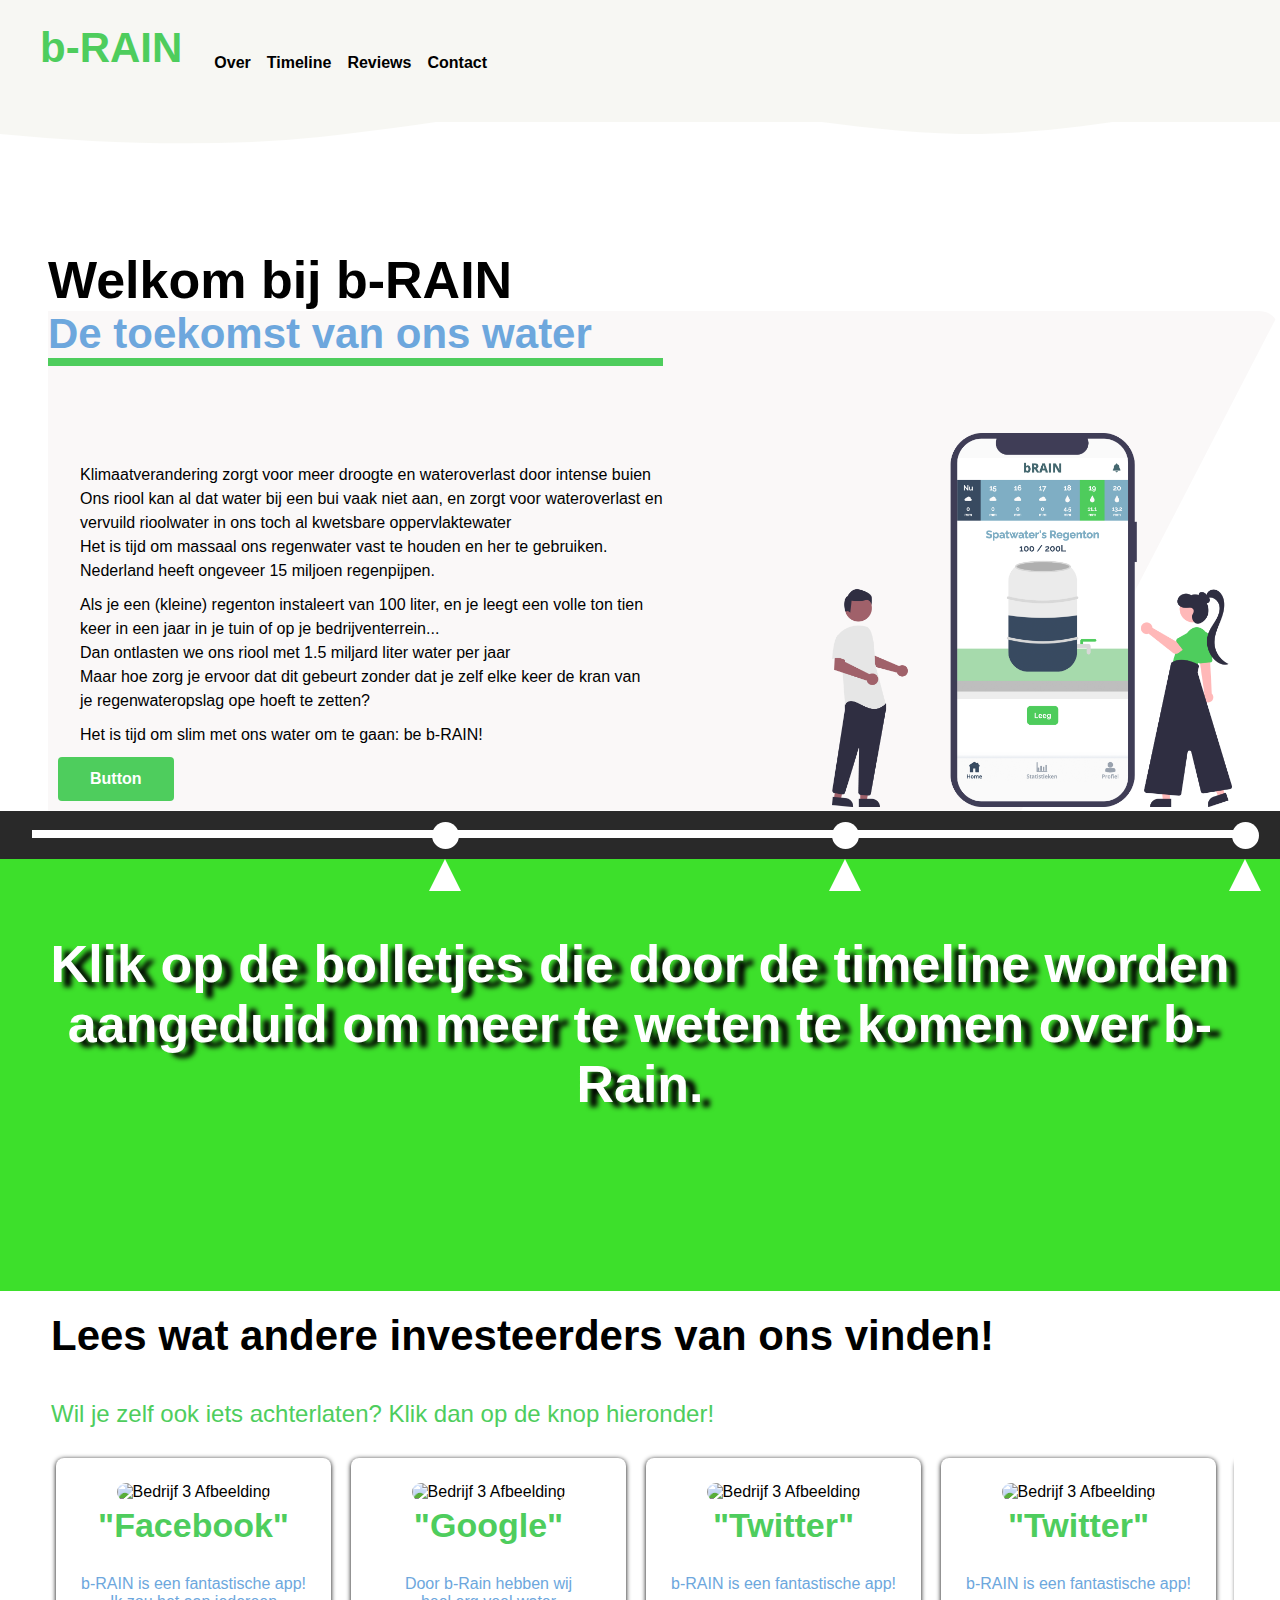
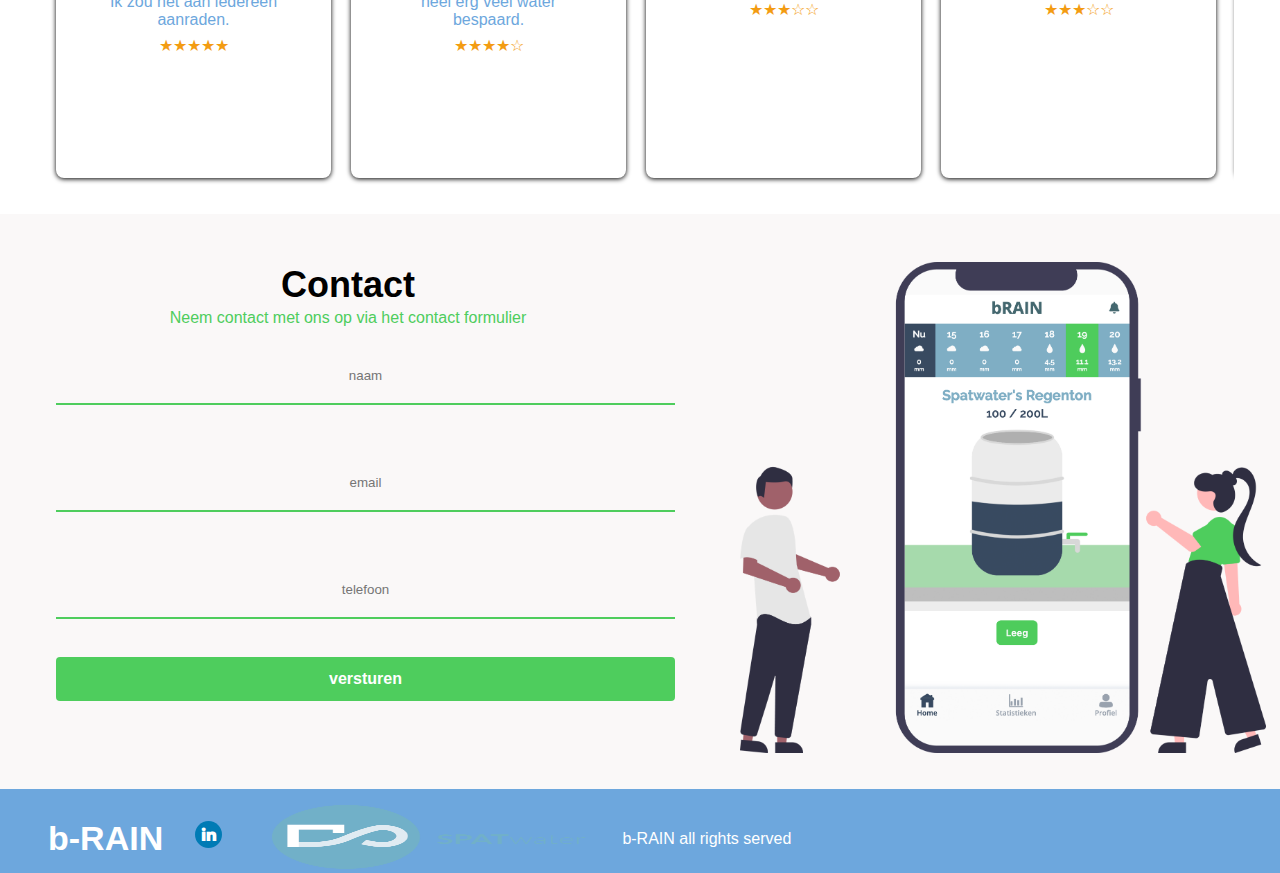
==== commit 9f753b9f: "timeline arrow" ====
--- a/index.html
+++ b/index.html
@@ -4,6 +4,7 @@
     <meta charset="UTF-8">
     <meta name="viewport"
           content="width=device-width, user-scalable=no, initial-scale=1.0, maximum-scale=1.0, minimum-scale=1.0">
+          <link rel="stylesheet" href="https://cdnjs.cloudflare.com/ajax/libs/font-awesome/4.7.0/css/font-awesome.min.css">
     <meta http-equiv="X-UA-Compatible" content="ie=edge">
     <script src="scripts/script.js" defer></script>
     <link rel="stylesheet" type="text/css" href="styles/style.css" />
@@ -17,16 +18,16 @@
         <nav class="hidden">
             <ul>
                 <li>
-                    <a href="#"> Artikelen</a>
-                </li>
-                <li>
-                    <a href="#"> Timeline</a>
-                </li>
-                <li>
-                  <a href="#"> Reviews</a>
-                </li>
-                <li>
-                  <a href="#"> Contact</a>
+                    <a href="#over-section">Over</a>
+                </li>
+                <li>
+                    <a href="#timeline-section"> Timeline</a>
+                </li>
+                <li>
+                  <a href="#reviews-section"> Reviews</a>
+                </li>
+                <li>
+                  <a href="#contact-contact"> Contact</a>
                 </li>
             </ul>
         </nav>
@@ -56,7 +57,7 @@
 <main>
 <!--Beginning hero-->
 <!--Jesse-->
-    <div class="hero-wrapper">
+    <div class="hero-wrapper" id="over-section">
     <section>
         <div class="text-hero">
             <h1 class="h1-observe">Welkom bij b-RAIN</h1>
@@ -90,34 +91,51 @@
 <!--End of hero-->
 <!--Begin of timeline-->
     <!--Daan-->
-    <section class="timeline">
+    <section class="timeline" id="timeline-section">
       <div class="black--ractangle"></div>
         <div class="white--ractangle">
-         <div class="circle--1"></div>
-         <div class="circle--2"></div>
-         <div class="circle--3"></div>
-         <div class="circle--4"></div>
+         <div class="circle--1">
+            <div class="triangle"></div>
+         </div>
+         <div class="circle--2">
+            <div class="triangle"></div>
+         </div>
+         <div class="circle--3">
+            <div class="triangle"></div>
+         </div>
+         <div class="circle--4">
+            <div class="triangle"></div>
+         </div>
+         <h1 id="timeline-header">Klik op de bolletjes die door de timeline worden aangeduid om meer te weten te komen over b-Rain.</h1>
          <article class="textBox--1 invisible">
-            <h3>b-Rain</h3>
-            <p>Lorem ipsum dolor sit amet consectetur adipisicing elit. Molestias eaque nulla culpa assumenda distinctio nemo consequatur ipsum deserunt excepturi? Voluptate?</p>
+            <h3>Onderzoek helofytenfilters en natuurlijke zuivering</h3>
+            <p>In dit onderzoek hebben we de theoretische invloed van seizoenen op de effectiviteit van helofytenfilters onderzocht. We hebben dit onderzocht door de biodegradatie-efficiëntie van micro-organismen te meten onder verschillende temperaturen en biocidenconcentraties.</p>
+            <img src="Images/wetland.png.png" class="transparent" alt="">
          </article>
             <article class="textBox--2 invisible">
-               <h3>b-Rain</h3>
-               <p>Lorem ipsum dolor sit amet consectetur adipisicing elit. Molestias eaque nulla culpa assumenda distinctio nemo consequatur ipsum deserunt excepturi? Voluptate?</p>
+               <h3>Aquathermie</h3>
+               <p>SPATwater is een expert op het gebied van de Kaderrichtlijn Water-normen en is bezig met het aanleggen van een database die mogelijke (Nature-Based-)maatregelen koppelt aan specifieke verontreinigingen. De ontwikkeling en exploitatie van TEO vraagt om een integrale benadering, waarbij draagvlak bij de bewoners en het waterschap essentieel is.
+
+               </p>
+               <img src="Images/Aquathermie.png" class="transparent2" alt="">
             </article>   
             <article class="textBox--3 invisible">
-             <h3>b-Rain</h3>
-               <p>Lorem ipsum dolor sit amet consectetur adipisicing elit. Molestias eaque nulla culpa assumenda distinctio nemo consequatur ipsum deserunt excepturi? Voluptate?</p>
+             <h3>Europees droogte onderzoek</h3>
+               <p>In Europa veroorzaakt droogte miljarden euro's aan schade in verschillende sectoren, zoals landbouw, transport, toerisme, watervoorziening en energie/industrie. Om een beter inzicht te krijgen in de toekomstige impact van droogte, werken we momenteel samen met de Vrije Universiteit Amsterdam aan de ontwikkeling van een droogtemonitor
+
+               </p>
+               <img src="Images/Droogte.png" class="transparent3" alt="">
             </article>
             <article class="textBox--4 invisible">
-               <h3>b-Rain</h3>
-               <p>Lorem ipsum dolor sit amet consectetur adipisicing elit. Molestias eaque nulla culpa assumenda distinctio nemo consequatur ipsum deserunt excepturi? Voluptate?</p>
+               <h3>Eteck</h3>
+               <p>Eteck en SPATwater zijn voornemens om voor langere tijd samen te werken en daarmee bij te dragen aan het verbeteren van de waterkwaliteit en het behalen van de KRW-doelen met behulp van toekomstige TEO-installaties. SPATwater onderzoekt daarvoor de komende drie maanden samen met Eteck hoe de waterkwaliteit en de Kaderrichtlijn Water-doelen (KRW) de bedrijfsvoering van Eteck kunnen beïnvloeden.</p>
+               <img src="Images/eteck_pic.png" class="transparent4" alt="">
             </article>   
         </div>
     </section>
 <!--Reviews-->
 <!--Ruben-->
-<div class="article-wrapper">
+<div class="article-wrapper" id="reviews-section">
     <section class="general-article">
         <div>
            <h2>Lees wat andere investeerders van ons vinden!</h2>
@@ -202,7 +220,7 @@
     </div>
    </div>
 <!--End of reviews-->
-<div class="contact-wrapper">
+<div class="contact-wrapper" id="contact-contact">
    <section class="contact--pagina">
       <form action="" alt="contact pagina">
           <h2 alt="contact">Contact</h2>
@@ -227,10 +245,10 @@
       <h3>b-RAIN</h3>
       <ul>
          <li>
-             <a href="#"> Artikelen</a>
+            <a href="https://www.linkedin.com/company/spatwater/" class="fa fa-linkedin"></a>
          </li>
          <li>
-             <a href="#"> Contact</a>
+             <a href="https://www.spatwater.nl/"><img src="Images/logo_spatwater.png" class="fotologo-footer"></a>
          </li>
      </ul>
      <p> b-RAIN all rights served</p>
--- a/styles/style.css
+++ b/styles/style.css
@@ -4,6 +4,10 @@
     font-family: Arial, Helvetica, sans-serif;
 }
 /* root colors */
+
+html {
+    scroll-behavior: smooth;
+}
 
 :root{
     --main: #FFFFFF;
@@ -543,7 +547,7 @@
   }
 
   .circle--1 {
-    background: white;
+    background: var(--main);
     height: 1.7em;
     width: 1.7em;
     border-radius: 50%;
@@ -552,8 +556,12 @@
     cursor: pointer;
   }
 
+  .circle--1:hover {
+    background-color: var(--primary);
+  }
+
   .circle--2 {
-    background: white;
+    background: var(--main);
     height: 1.7em;
     width: 1.7em;
     border-radius: 50%;
@@ -562,9 +570,12 @@
     cursor: pointer;
   }
 
-  
+  .circle--2:hover {
+    background-color: var(--primary)
+  }
+
   .circle--3 {
-    background: white;
+    background: var(--main);
     height: 1.7em;
     width: 1.7em;
     border-radius: 50%;
@@ -573,8 +584,12 @@
     cursor: pointer;
   }
 
+  .circle--3:hover {
+    background-color: var(--primary)
+  }
+
   .circle--4 {
-    background: white;
+    background: var(--main);
     height: 1.7em;
     width: 1.7em;
     border-radius: 50%;
@@ -582,6 +597,32 @@
     margin: -0.5em 100em;
     cursor: pointer;
   }
+
+  .circle--4:hover {
+    background-color: var(--primary);
+  }
+
+  div.triangle {
+    width: 0;
+    height: 0;
+    border: 1em solid transparent;
+    border-top: 0;
+    border-bottom: 2em solid var(--main);
+    position: absolute;
+    top: 2.3em;
+    right: -0.1em;
+  }
+
+  #timeline-header {
+    color: var(--main);
+    position: relative;
+    top: 2em;
+    text-shadow: 10px 5px 5px black;
+  }
+
+  
+
+
 
   .textBox--1 {
     width: 103.5%;
@@ -589,11 +630,41 @@
     margin: 1.8em 0em 0em -2em;
     background: rgb(102, 101, 101);
     position: relative;
-  }
-
+    bottom: 9.1em;
+    display: flex;
+    flex-direction: column;
+  }
+
+  .textBox--1 > h3 {
+    position: relative;
+    text-align: center;
+    color: var(--main);
+    z-index: 1;
+  }
+
+  /* textbox styling1 */
+  .textBox--1 > p {
+    position: relative;
+    color: var(--main);
+    z-index: 1;
+    font-weight: bold;
+    font-size: medium;
+  }
+
+  img.transparent {
+    background-color: #000;
+    opacity: 0.25;
+    width: 100%;
+    height: 27em;
+    object-fit: fill;
+    /* z-index: 1; */
+    position: absolute;
+    right: -0em;
+    bottom: 0em;
+  }
   
   .textBox--2 {
-    width: 103.5%;
+    width: 100%;
     height: 27em;
     margin: 1.8em 0em 0em -2em;
     background: rgb(102, 101, 101);
@@ -601,8 +672,35 @@
     top: 52.7em;
   }
 
+  .textBox--2 > h3 {
+    position: relative;
+    text-align: center;
+    color: var(--main);
+    z-index: 1;
+  }
+
+  .textBox--2 > p {
+    position: relative;
+    color: white;
+    z-index: 1;
+    font-weight: bold;
+    font-size: medium;
+  }
+
+  img.transparent2 {
+    background-color: #000;
+    opacity: 0.25;
+    width: 100%;
+    height: 27em;
+    object-fit: fill;
+    /* z-index: 1; */
+    position: absolute;
+    right: -0em;
+    bottom: 0em;
+  }
+
   .textBox--3 {
-    width: 103.5%;
+    width: 100%;
     height: 27em;
     margin: 1.8em 0em 0em -2em;
     background: rgb(102, 101, 101);
@@ -610,8 +708,34 @@
     top: 52.7em;
   }
 
+   .textBox--3 > h3 {
+    position: relative;
+    text-align: center;
+    color: var(--main);
+    z-index: 1;
+  }
+
+  .textBox--3 > p {
+    position: relative;
+    color: var(--main);
+    z-index: 1;
+    font-weight: bold;
+    font-size: medium;
+  }
+
+  img.transparent3 {
+    background-color: #000;
+    opacity: 0.25;
+    width: 100%;
+    height: 27em;
+    object-fit: fill;
+    position: absolute;
+    right: -0em;
+    bottom: 0em;
+  }
+
   .textBox--4 {
-    width: 103.5%;
+    width: 100%;
     height: 27em;
     margin: 1.8em 0em 0em -2em;
     background: rgb(102, 101, 101);
@@ -619,10 +743,36 @@
     top: 52.7em;
   }
 
+  .textBox--4 > h3 {
+    position: relative;
+    text-align: center;
+    color: var(--main);
+    z-index: 1;
+  }
+
+  .textBox--4 > p {
+    position: relative;
+    color: var(--main);
+    z-index: 1;
+    font-weight: bold;
+    font-size: medium;
+  }
+
+  img.transparent4 {
+    background-color: #000;
+    opacity: 0.25;
+    width: 100%;
+    height: 27em;
+    object-fit: fill;
+    position: absolute;
+    right: -0em;
+    bottom: 0em;
+  }
+
+  /* hide styling for timeline when button is clicked */
   .invisible {
     display: none;
   }
-
 
 
 
@@ -764,7 +914,7 @@
         }
 
         & input.input-contact {
-            width: 100%;
+            width: 106%;
             padding: 20px;
             margin-bottom: 20px;
             margin: 20px 0 30px 0;
@@ -971,7 +1121,7 @@
 }
 .content-footer > p {
     color: var(--main);
-    
+    margin-left: 2em;
 }
 .content-footer ul{
     padding-inline-start: 0px;
@@ -988,6 +1138,25 @@
 }
 .content-footer  a:hover{
     color: var(--greyone);
+}
+
+.fa-linkedin {
+    background: #007bb5;
+    color: white;
+    width: 1.7em;
+    height: 1.7em;
+    padding: 0.3em 0em 0em 0.4em;
+    border-radius: 100%;
+    position: relative;
+    top: 1em;
+  }
+
+  .fotologo-footer {
+    position: relative;
+    left: 2em;
+    width: 20em;
+    height: 4em;
+    opacity: 1;
 }
 
 @media  screen and (min-width: 0px) and (max-width: 600px ) {
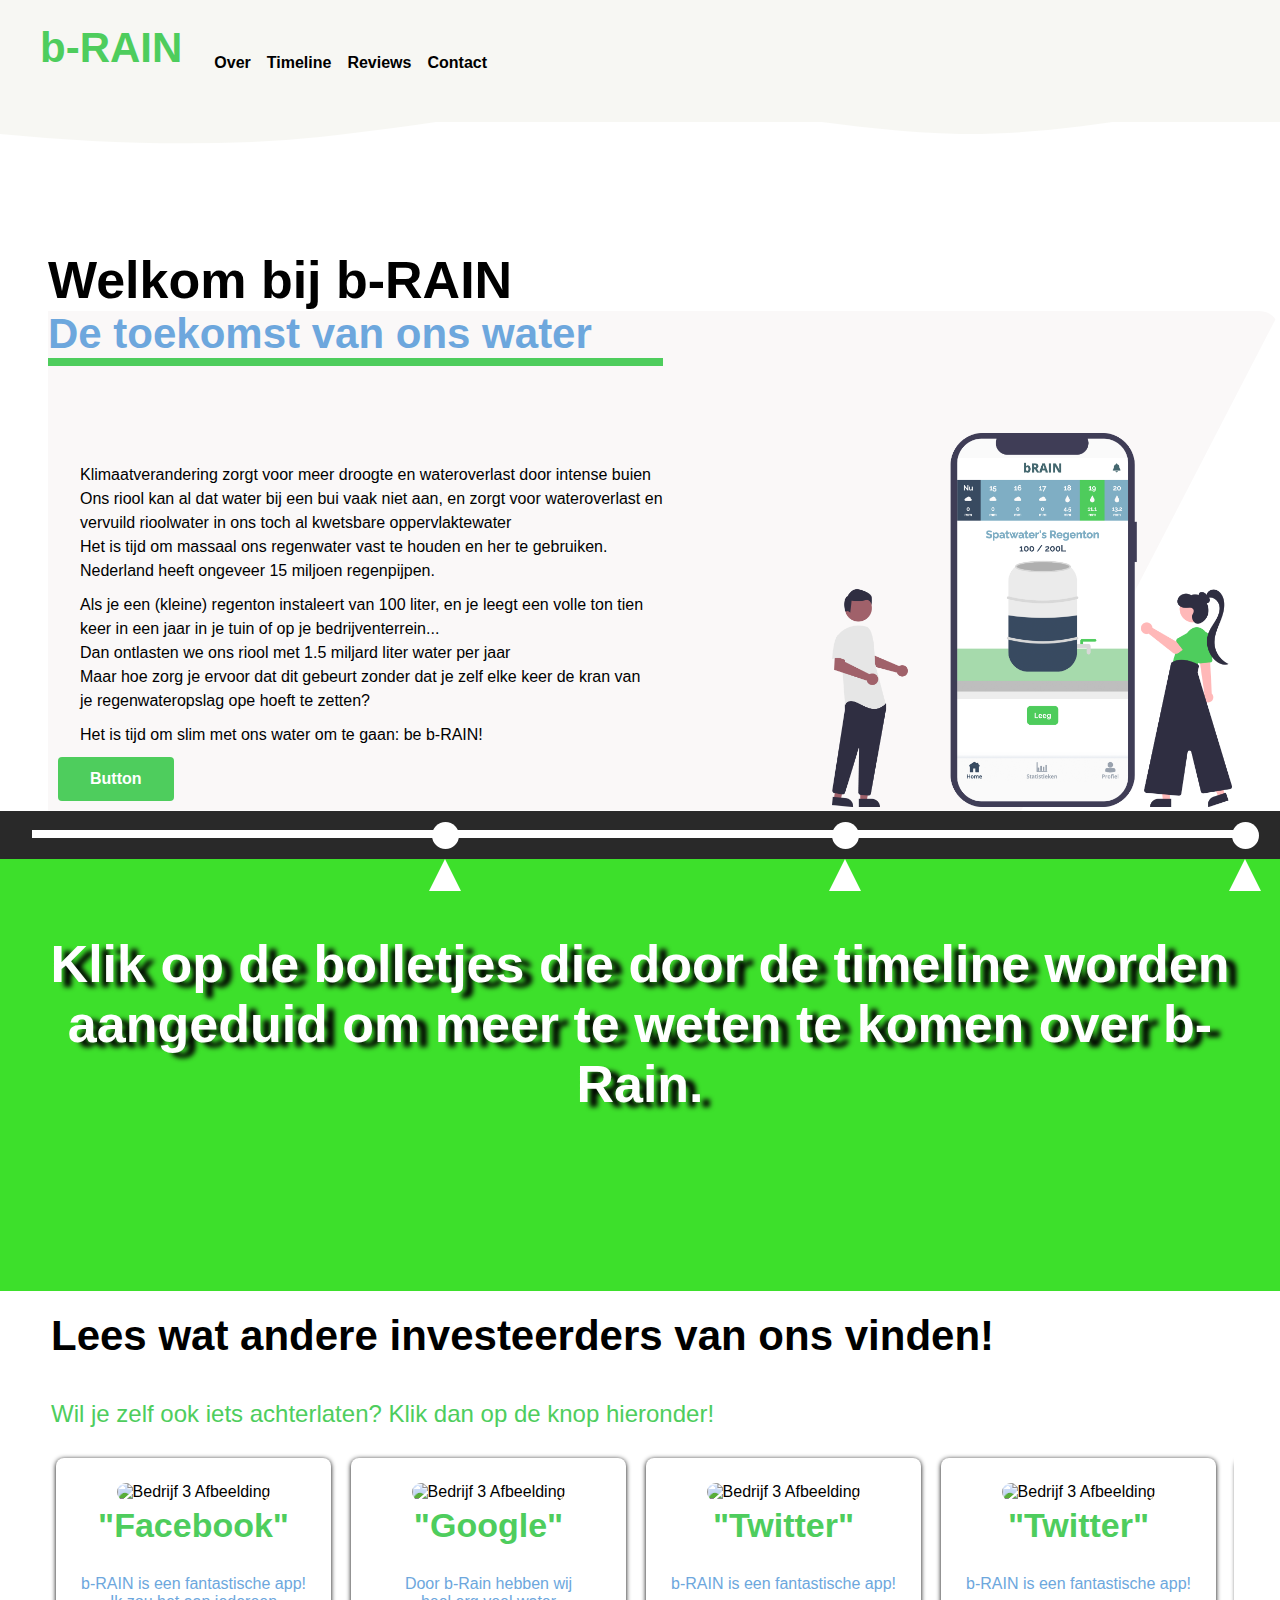
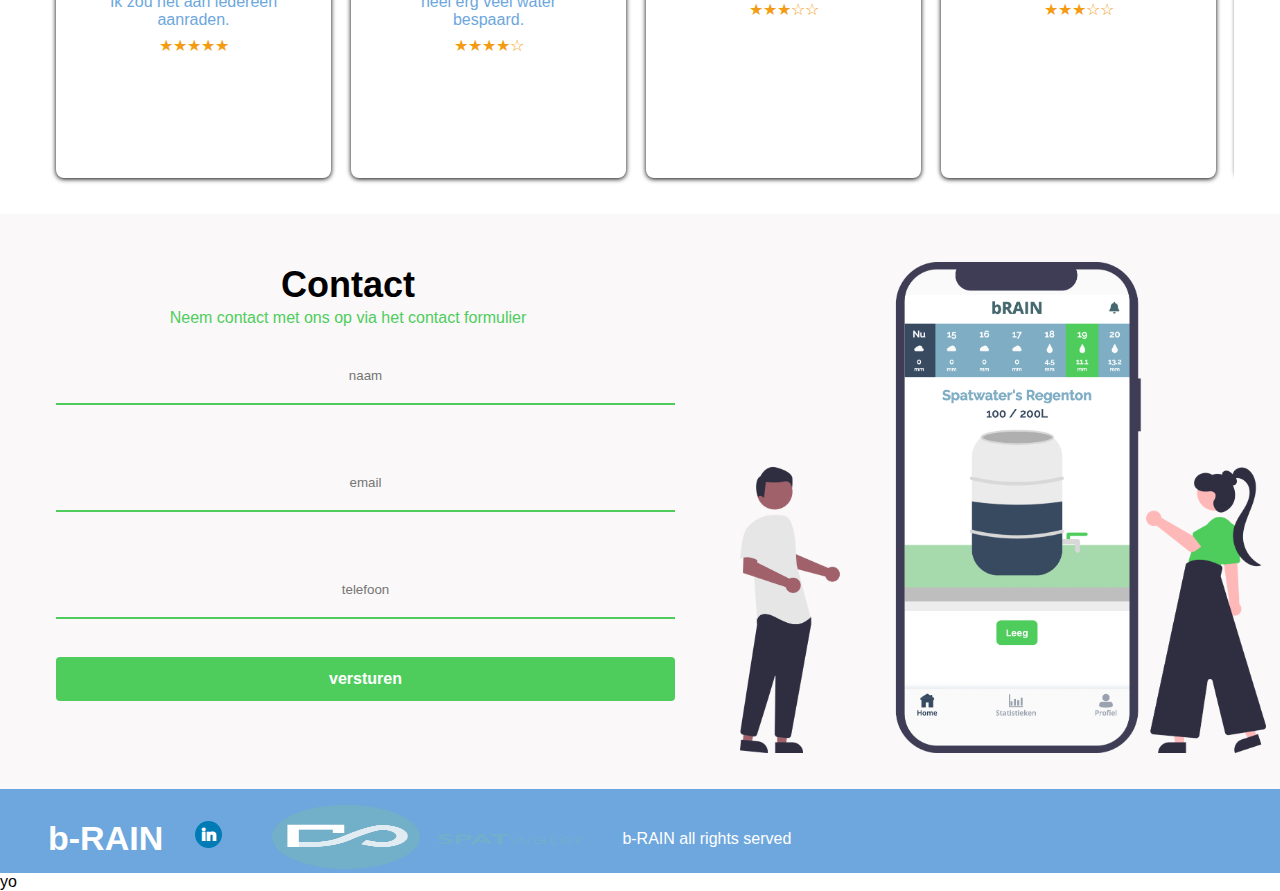
==== commit ac806c2c: "Update index.html" ====
--- a/index.html
+++ b/index.html
@@ -257,6 +257,6 @@
    </div>
 </footer>
 
-<article></article>
+<article>yo</article>
 </body>
 </html>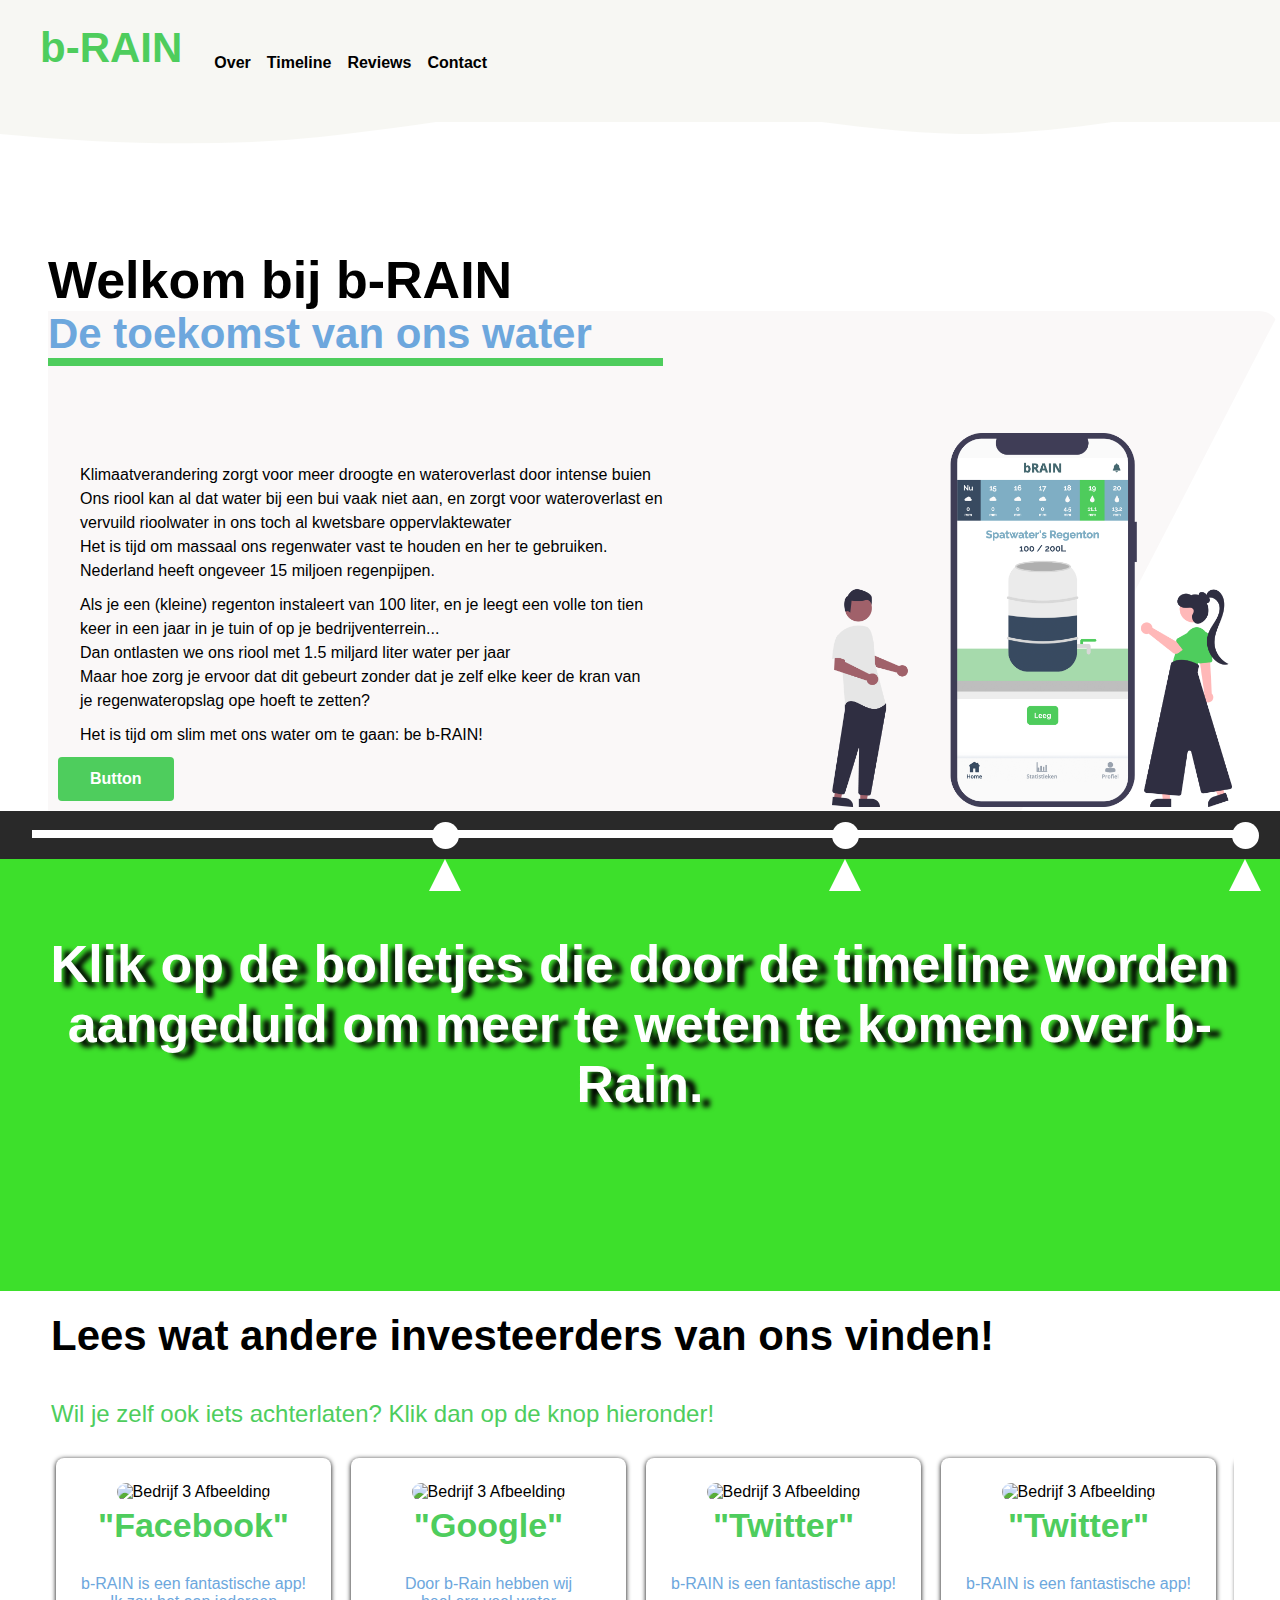
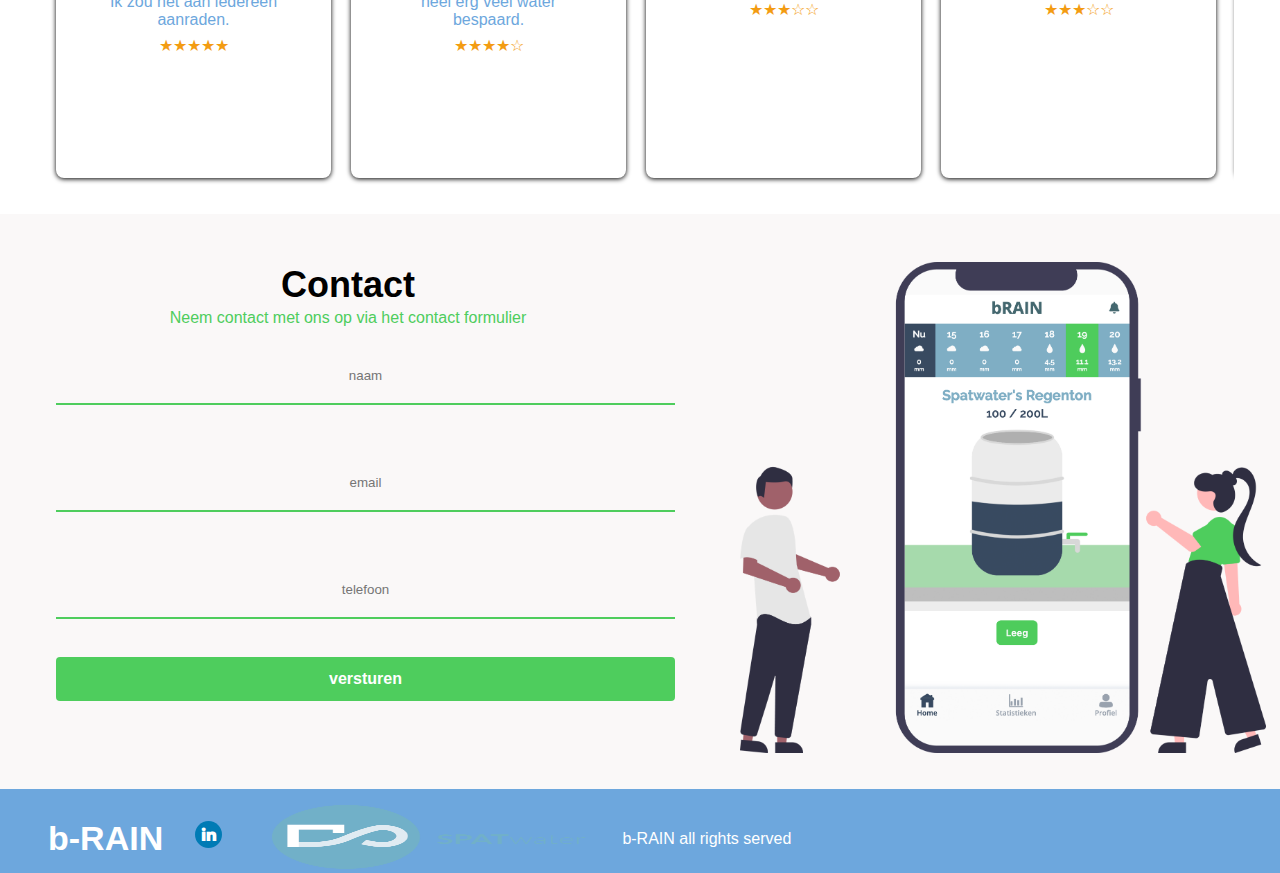
==== commit 41c4a4a9: "Update index.html" ====
--- a/index.html
+++ b/index.html
@@ -257,6 +257,6 @@
    </div>
 </footer>
 
-<article>yo</article>
+<article></article>
 </body>
 </html>